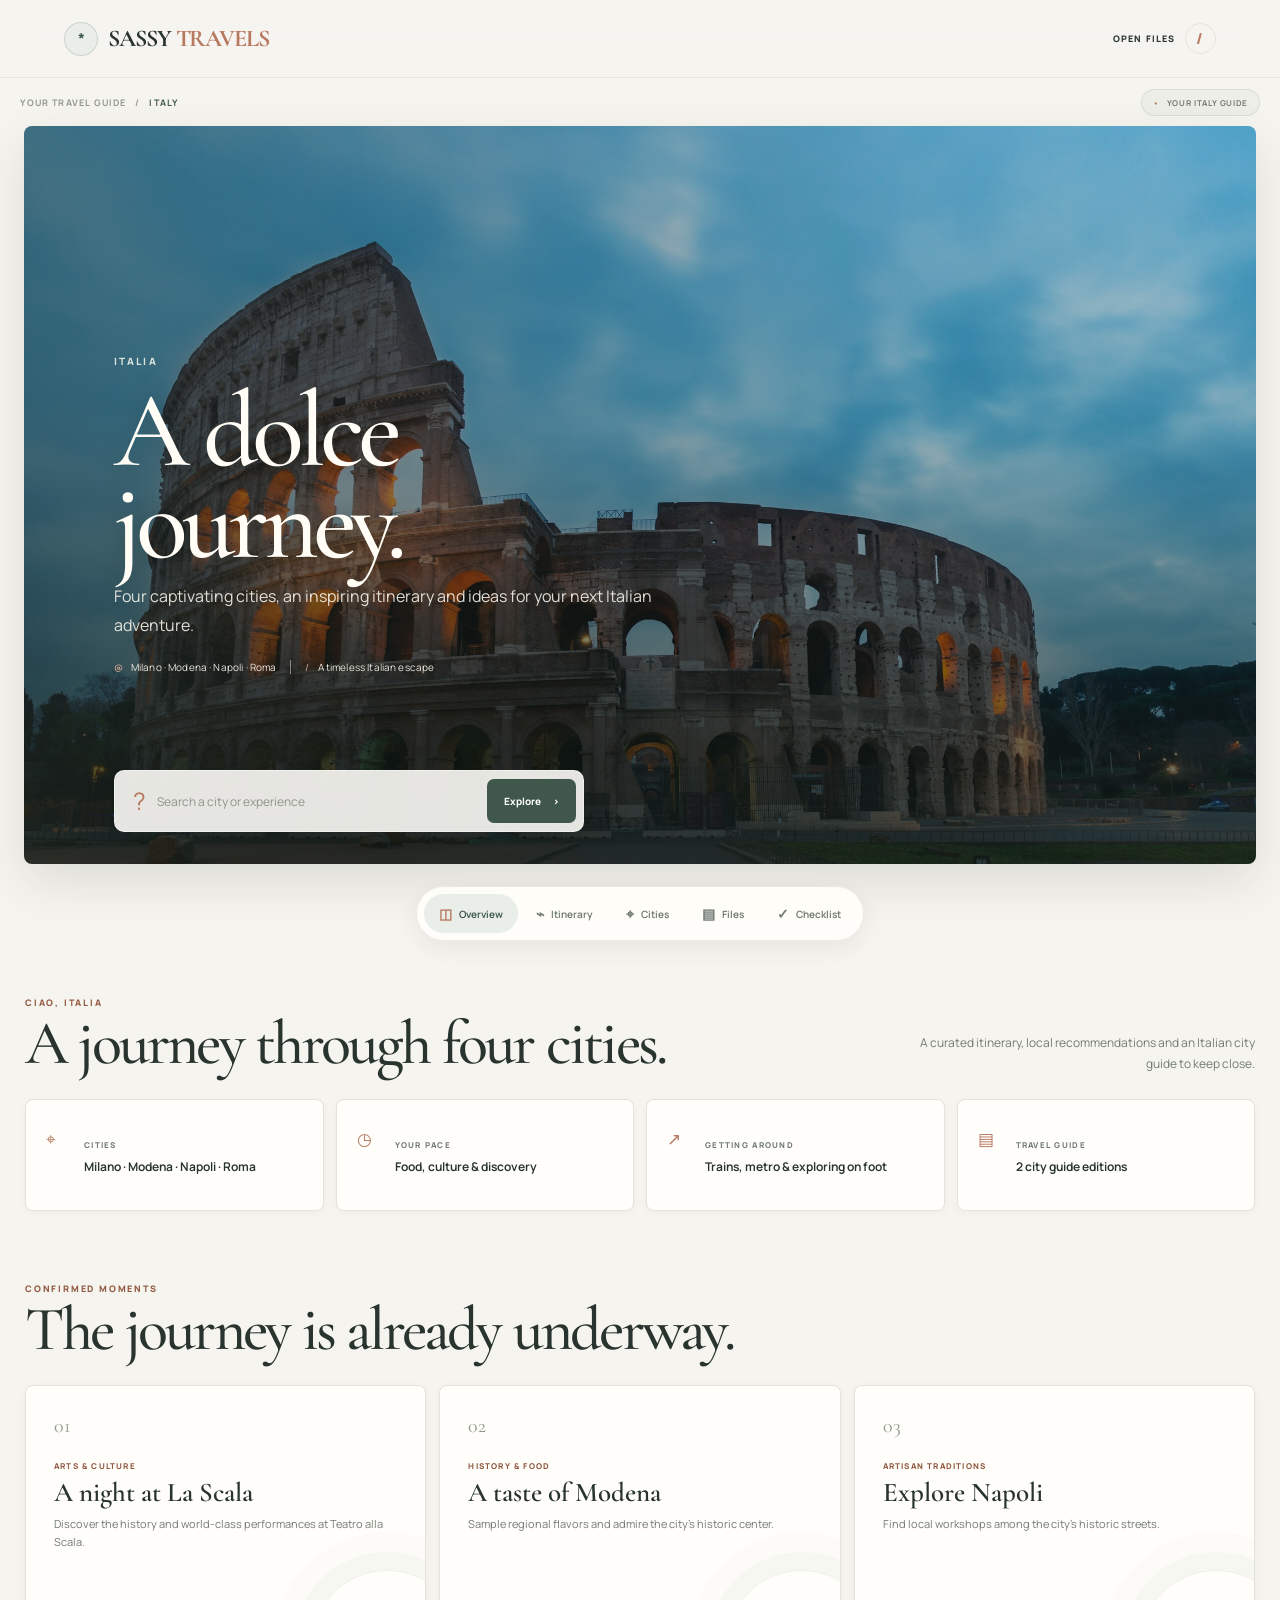
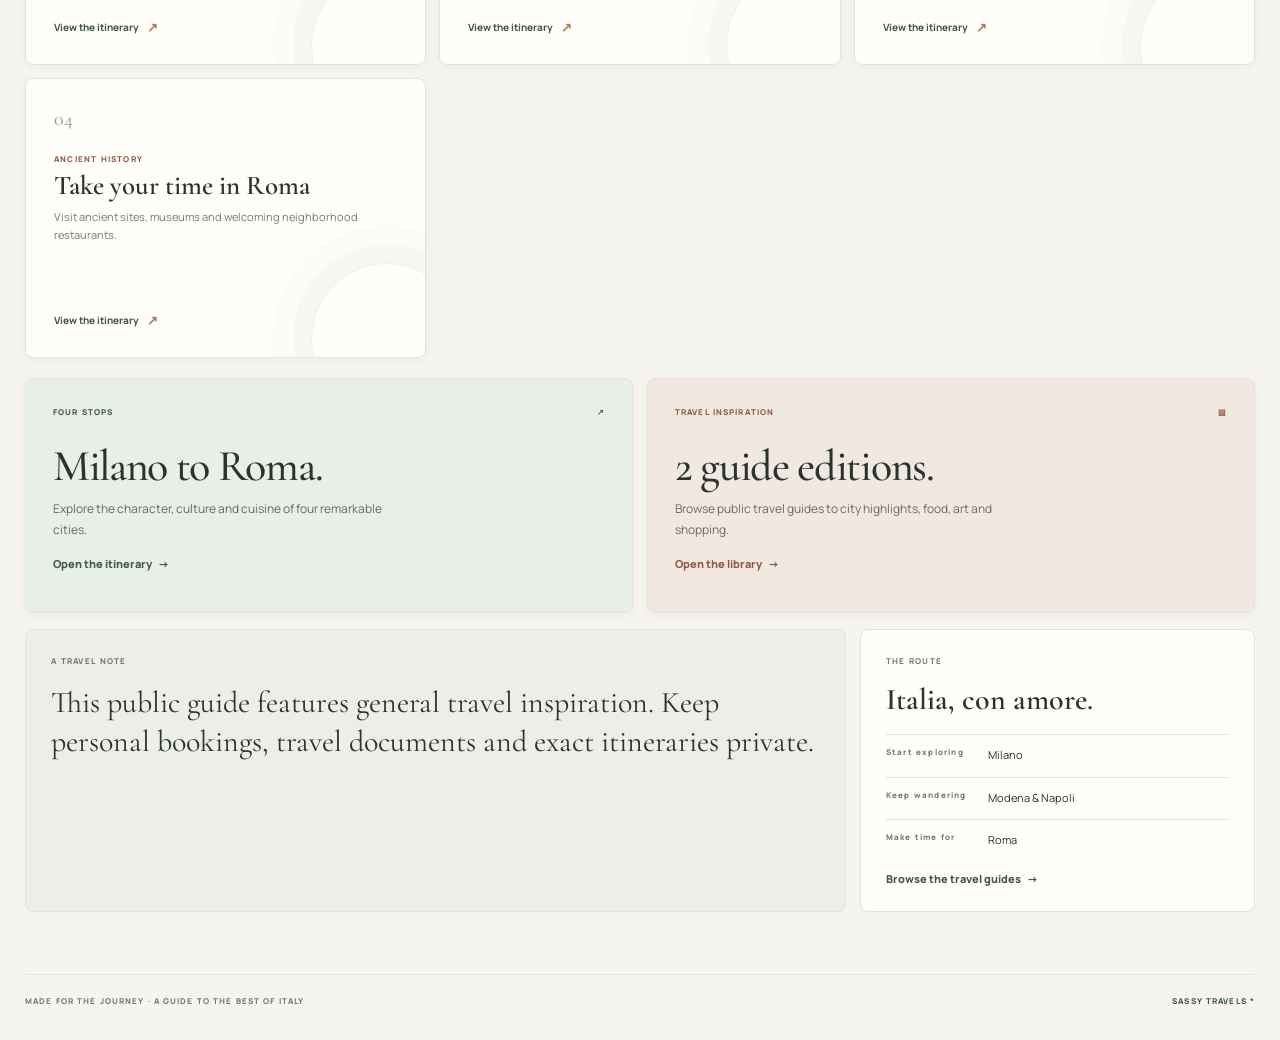
==== index.html @ 87724a8b "Publish shareable Italy travel guide Add a responsive public guide with a general city itinerary, cu" ====
<!doctype html>
<html lang="en">
  <head>
    <meta charset="utf-8">
    <meta name="viewport" content="width=device-width, initial-scale=1">
    <meta name="theme-color" content="#f6f4ef">
    <meta name="description" content="Your personal Italy travel guide to Milano, Modena, Napoli and Roma.">
    <title>Sassy Travels - Italy</title>
    <link rel="preconnect" href="https://fonts.googleapis.com">
    <link rel="preconnect" href="https://fonts.gstatic.com" crossorigin>
    <link href="https://fonts.googleapis.com/css2?family=Cormorant+Garamond:wght@500;600;700&family=Manrope:wght@400;500;600;700;800&display=swap" rel="stylesheet">
    <link rel="stylesheet" href="assets/styles.css">
    <link rel="stylesheet" href="assets/sassy.css">
    <script src="data.js" defer></script>
    <script src="app.js" defer></script>
  </head>
  <body>
    <div class="app-shell">
      <header class="site-header">
        <a class="brand" href="#" aria-label="Sassy Travels home">
          <span class="brand-mark" aria-hidden="true">*</span>
          <span>SASSY <span class="brand-amp">TRAVELS</span></span>
        </a>
        <a class="header-cta" href="#page-content" data-section="files">
          <span>OPEN FILES</span><span aria-hidden="true">/</span>
        </a>
      </header>

      <main class="main-content">
        <header class="topbar">
          <div class="breadcrumb"><span>YOUR TRAVEL GUIDE</span><span aria-hidden="true">/</span><strong>ITALY</strong></div>
          <span class="private-badge"><span aria-hidden="true">•</span> YOUR ITALY GUIDE</span>
        </header>

        <section id="trip-hero" class="trip-hero" aria-labelledby="trip-title">
          <div class="hero-copy">
            <span class="eyebrow">ITALIA</span>
            <h1 id="trip-title">A dolce<br>journey.</h1>
            <p>Four captivating cities, an inspiring itinerary and ideas for your next Italian adventure.</p>
            <div class="hero-meta">
              <span><span aria-hidden="true">@</span> Milano · Modena · Napoli · Roma</span>
              <span class="meta-divider" aria-hidden="true"></span>
              <span><span aria-hidden="true">/</span> A timeless Italian escape</span>
            </div>
          </div>
          <div class="hero-search-wrap">
            <form id="guide-search" class="hero-search" role="search">
              <label class="search-field" for="guide-search-input">
                <span class="search-icon" aria-hidden="true">?</span>
                <input id="guide-search-input" type="search" autocomplete="off" placeholder="Search a city or experience" aria-label="Search your guide">
              </label>
              <button type="submit">Explore <span aria-hidden="true">></span></button>
            </form>
            <div id="search-results" class="search-results" aria-label="Search results" aria-live="polite" hidden></div>
          </div>
        </section>

        <nav id="section-nav" class="section-nav" aria-label="Trip sections"></nav>
        <section id="page-content" class="page-content" aria-live="polite"></section>
        <footer class="page-footer">
          <span>MADE FOR THE JOURNEY · A GUIDE TO THE BEST OF ITALY</span>
          <span>SASSY TRAVELS <span aria-hidden="true">*</span></span>
        </footer>
      </main>
    </div>
    <nav id="mobile-nav" class="mobile-nav" aria-label="Trip sections on mobile"></nav>
  </body>
</html>
---- assets/styles.css ----
:root {
  color-scheme: dark;
  --ink: #f4f4ee;
  --muted: #a8b8b8;
  --muted-soft: #778e91;
  --teal: #70c0c1;
  --teal-bright: #9cdddd;
  --teal-deep: #103b42;
  --terracotta: #dc8869;
  --terracotta-deep: #a95e49;
  --paper: #0a171b;
  --surface: #102328;
  --surface-raised: #152c31;
  --surface-soft: rgba(18, 44, 49, .76);
  --line: rgba(191, 222, 218, .13);
  --serif: "Cormorant Garamond", Georgia, serif;
  --sans: "Manrope", "DM Sans", Arial, sans-serif;
  --ease: cubic-bezier(.2, .7, .2, 1);
}

* { box-sizing: border-box; }
html { min-width: 320px; scroll-behavior: smooth; }
body {
  min-width: 320px;
  margin: 0;
  background:
    radial-gradient(ellipse at 88% 4%, rgba(30, 101, 106, .16), transparent 34rem),
    radial-gradient(ellipse at 8% 55%, rgba(18, 67, 73, .13), transparent 44rem),
    var(--paper);
  color: var(--ink);
  font-family: var(--sans);
  font-size: 14px;
  -webkit-font-smoothing: antialiased;
}

button, input { color: inherit; font: inherit; }
button { -webkit-tap-highlight-color: transparent; }
button:focus-visible, input:focus-visible {
  outline: 2px solid var(--terracotta);
  outline-offset: 4px;
}
a { color: inherit; }
.app-shell { min-height: 100vh; }
.sidebar { display: none; }

.main-content {
  width: 100%;
  min-width: 0;
  padding: 0 18px 105px;
}

.topbar {
  display: flex;
  height: 62px;
  justify-content: space-between;
  align-items: center;
  border-bottom: 1px solid var(--line);
}

.breadcrumb {
  display: flex;
  gap: 9px;
  align-items: center;
  color: var(--muted-soft);
  font-size: 9px;
  font-weight: 700;
  letter-spacing: .16em;
}

.breadcrumb strong { color: var(--teal-bright); }
.private-badge {
  padding: 8px 10px;
  border: 1px solid var(--line);
  border-radius: 999px;
  background: rgba(18, 44, 49, .5);
  color: #ccdfdc;
  font-size: 8px;
  font-weight: 700;
  letter-spacing: .1em;
  white-space: nowrap;
}

.private-badge span { color: var(--terracotta); font-size: 8px; margin-right: 4px; }
.mobile-destination-nav { display: flex; gap: 8px; padding: 12px 0 0; }
.mobile-destination-nav .destination-link {
  flex: 1;
  justify-content: center;
  gap: 7px;
  padding: 7px 8px;
  border: 1px solid var(--line);
  background: rgba(16, 35, 40, .82);
}

.mobile-destination-nav .destination-link.is-active {
  border-color: rgba(112, 192, 193, .52);
  background: rgba(33, 91, 95, .42);
}

.mobile-destination-nav .destination-icon {
  width: 27px;
  height: 27px;
  background: rgba(112, 192, 193, .12);
  font-size: 15px;
}

.mobile-destination-nav .destination-name { flex: 0 1 auto; font-size: 10px; }
.mobile-destination-nav .destination-name small { font-size: 8px; }
.mobile-destination-nav .destination-arrow { display: none; }

.trip-hero {
  position: relative;
  display: flex;
  min-height: 390px;
  align-items: flex-end;
  overflow: hidden;
  isolation: isolate;
  margin: 17px 0 18px;
  border: 1px solid rgba(197, 226, 221, .16);
  border-radius: 20px;
  background-color: #123c43;
  background-image:
    linear-gradient(0deg, rgba(5, 16, 19, .89) 0%, rgba(5, 16, 19, .57) 39%, rgba(5, 16, 19, .06) 100%),
    linear-gradient(90deg, rgba(7, 24, 27, .58), rgba(7, 24, 27, .04) 80%),
    var(--hero-image);
  background-size: cover;
  background-position: var(--hero-position, center);
  box-shadow: 0 24px 80px rgba(0, 0, 0, .29);
}

.trip-hero::after {
  position: absolute;
  z-index: -1;
  inset: 0;
  background: linear-gradient(120deg, rgba(25, 104, 109, .2), transparent 48%, rgba(7, 20, 23, .16));
  content: "";
  pointer-events: none;
}

.hero-copy {
  position: relative;
  z-index: 1;
  width: min(100%, 760px);
  padding: 30px 21px 25px;
}

.eyebrow {
  display: inline-block;
  color: var(--terracotta);
  font-size: 9px;
  font-weight: 800;
  letter-spacing: .19em;
  line-height: 1.7;
}

.hero-copy .eyebrow { color: #b9e1dc; }
.hero-copy h1 {
  max-width: 680px;
  margin: 12px 0 9px;
  font-family: var(--serif);
  font-size: clamp(42px, 10vw, 76px);
  font-weight: 600;
  letter-spacing: -.045em;
  line-height: .91;
  text-wrap: balance;
  text-shadow: 0 3px 35px rgba(0, 0, 0, .36);
}

.hero-copy > p {
  max-width: 510px;
  margin: 0;
  color: rgba(247, 250, 246, .84);
  font-size: 12px;
  line-height: 1.8;
}

.hero-meta {
  display: flex;
  flex-wrap: wrap;
  gap: 11px;
  align-items: center;
  margin-top: 19px;
  color: rgba(247, 250, 246, .92);
  font-size: 10px;
}

.hero-meta > span:not(.meta-divider) { display: flex; gap: 7px; align-items: center; }
.meta-divider { width: 1px; height: 14px; background: rgba(255, 255, 255, .4); }
.hero-stamp { display: none; }
.section-nav { display: none; }

.mobile-nav {
  position: fixed;
  z-index: 5;
  right: 0;
  bottom: 0;
  left: 0;
  display: flex;
  justify-content: space-around;
  gap: 2px;
  padding: 9px 5px calc(9px + env(safe-area-inset-bottom));
  border-top: 1px solid rgba(183, 219, 215, .16);
  background: rgba(8, 22, 26, .91);
  box-shadow: 0 -12px 36px rgba(0, 0, 0, .27);
  backdrop-filter: blur(18px);
}

.section-link {
  display: flex;
  min-width: 0;
  flex: 1;
  flex-direction: column;
  align-items: center;
  justify-content: center;
  gap: 4px;
  padding: 6px 1px;
  border: 0;
  border-radius: 9px;
  background: transparent;
  color: #819597;
  font-size: 8px;
  font-weight: 650;
  white-space: nowrap;
  cursor: pointer;
  transition: color .2s var(--ease), background .2s var(--ease), transform .2s var(--ease);
}

.section-icon { font-size: 17px; line-height: 1; }
.section-link.is-active { color: #e3f6f2; background: rgba(65, 143, 146, .13); }
.section-link.is-active .section-icon { color: var(--terracotta); }
.section-link:active { transform: scale(.96); }
.page-content { min-height: 310px; }

.section-heading {
  display: flex;
  flex-direction: column;
  gap: 7px;
  margin: 29px 0 18px;
}

.section-heading h2 {
  margin: 4px 0 0;
  font-family: var(--serif);
  font-size: clamp(30px, 7vw, 43px);
  font-weight: 600;
  letter-spacing: -.035em;
  line-height: 1;
  text-wrap: balance;
}

.heading-aside {
  margin: 0;
  color: var(--muted);
  font-size: 11px;
  line-height: 1.7;
}

.overview-grid { display: grid; grid-template-columns: 1fr; gap: 9px; }
.overview-card {
  position: relative;
  display: flex;
  min-height: 82px;
  flex-direction: column;
  justify-content: center;
  padding: 15px 16px 14px 53px;
  border: 1px solid var(--line);
  border-radius: 13px;
  background: linear-gradient(135deg, rgba(22, 48, 52, .96), rgba(14, 34, 38, .87));
  box-shadow: inset 0 1px rgba(255, 255, 255, .025), 0 12px 32px rgba(0, 0, 0, .1);
}

.overview-icon { position: absolute; top: 20px; left: 17px; color: var(--terracotta); font-size: 17px; }
.card-label { display: block; color: #9aafb0; font-size: 8px; font-weight: 800; letter-spacing: .14em; }
.overview-card strong { margin-top: 6px; color: #eef4ef; font-size: 12px; font-weight: 650; }
.feature-grid { display: grid; gap: 11px; margin-top: 12px; }
.feature-card { min-height: 207px; padding: 20px; border: 1px solid rgba(184, 221, 217, .13); border-radius: 15px; }
.feature-itinerary { background: linear-gradient(140deg, #16444a, #102d33 85%); }
.feature-budget { background: linear-gradient(140deg, #51372f, #2e2524 90%); }
.feature-topline { display: flex; justify-content: space-between; color: #a4c9c5; font-size: 8px; font-weight: 800; letter-spacing: .14em; }
.feature-budget .feature-topline { color: #e1ae91; }
.feature-card h3 { margin: 22px 0 9px; font-family: var(--serif); font-size: clamp(28px, 7vw, 38px); font-weight: 600; line-height: .99; }
.feature-card p { max-width: 340px; margin: 0; color: #b5c5c2; font-size: 11px; line-height: 1.75; }
.feature-budget p { color: #d0bbb0; }
.text-link {
  margin: 16px 0 0;
  padding: 0;
  border: 0;
  background: transparent;
  color: #a6dfda;
  font-size: 11px;
  font-weight: 800;
  cursor: pointer;
  transition: color .2s var(--ease), transform .2s var(--ease);
}

.feature-budget .text-link { color: #efaa87; }
.text-link span { margin-left: 4px; }
.text-link:hover { color: #fff; transform: translateX(3px); }
.tip-banner {
  display: flex;
  gap: 13px;
  align-items: flex-start;
  margin-top: 12px;
  padding: 17px;
  border: 1px solid var(--line);
  border-radius: 13px;
  background: rgba(18, 40, 44, .72);
}

.tip-spark { flex: 0 0 auto; color: var(--terracotta); font-size: 20px; }
.tip-banner p { margin: 8px 0 0; color: #b4c4c0; font-size: 11px; line-height: 1.8; }

.timeline { position: relative; margin: 26px 0 10px; }
.timeline::before {
  position: absolute;
  top: 10px;
  bottom: 28px;
  left: 20px;
  width: 1px;
  background: linear-gradient(var(--teal), rgba(112, 192, 193, .08));
  content: "";
}

.timeline-day { position: relative; display: grid; grid-template-columns: 42px minmax(0, 1fr); gap: 10px; margin: 0 0 13px; }
.day-marker {
  position: relative;
  z-index: 1;
  display: flex;
  width: 41px;
  height: 41px;
  flex-direction: column;
  align-items: center;
  justify-content: center;
  border: 1px solid rgba(112, 192, 193, .4);
  border-radius: 50%;
  background: #10272c;
  color: #a6e0dc;
  box-shadow: 0 0 0 5px var(--paper);
}

.day-marker span { font-size: 7px; font-weight: 800; letter-spacing: .12em; }
.day-marker strong { margin-top: 1px; font-family: var(--serif); font-size: 17px; font-weight: 600; line-height: 1; }
.day-content { min-width: 0; padding: 14px 13px 9px; border: 1px solid var(--line); border-radius: 13px; background: linear-gradient(145deg, rgba(20, 44, 49, .96), rgba(13, 31, 35, .94)); }
.day-heading { display: flex; justify-content: space-between; gap: 8px; padding-bottom: 11px; border-bottom: 1px solid rgba(190, 220, 215, .1); }
.day-route { margin: 9px 0 0; color: var(--teal-deep); font-size: 10px; font-weight: 700; }
.day-route a { color: inherit; text-underline-offset: 2px; }
.day-heading h3 { margin: 0; font-family: var(--serif); font-size: 19px; font-weight: 600; line-height: 1.04; }
.day-date { display: block; margin-top: 6px; color: #e19a78; font-size: 9px; font-weight: 750; }
.day-place { display: inline-block; margin-top: 5px; color: #91a9aa; font-size: 9px; }
.day-stay { display: inline-block; margin: 8px 0 4px; padding: 6px 9px; border: 1px solid rgba(112, 192, 193, .18); border-radius: 999px; background: rgba(54, 119, 120, .16); color: #a8d9d4; font-size: 9px; font-weight: 700; }
.day-chevron { color: var(--terracotta); }
.day-moments { display: grid; grid-template-columns: 1fr; gap: 4px; padding-top: 9px; }
.moment { display: grid; grid-template-columns: 10px 1fr; gap: 8px; padding: 5px 0; }
.moment-dot { width: 6px; height: 6px; margin-top: 4px; border: 1px solid #75b9b8; border-radius: 50%; }
.moment-label { color: #9ed4d0; font-size: 8px; font-weight: 800; letter-spacing: .1em; }
.moment p { margin: 3px 0 0; color: #b2c1be; font-size: 10px; line-height: 1.7; }
.moment-list { display: grid; gap: 5px; margin: 4px 0 0; padding-left: 15px; color: #b2c1be; font-size: 10px; line-height: 1.65; }
.disclaimer { margin: 15px 0 0; color: var(--muted-soft); font-size: 10px; line-height: 1.7; }

.bucket-grid { display: grid; grid-template-columns: 1fr; gap: 10px; }
.bucket-card {
  position: relative;
  display: flex;
  min-height: 137px;
  flex-direction: column;
  align-items: flex-start;
  padding: 17px 15px 15px 48px;
  border: 1px solid var(--line);
  border-radius: 13px;
  background: linear-gradient(145deg, rgba(20, 45, 49, .96), rgba(13, 31, 35, .94));
  cursor: pointer;
  transition: border-color .2s var(--ease), background .2s var(--ease), transform .2s var(--ease), box-shadow .2s var(--ease);
}

.bucket-card:hover { transform: translateY(-2px); border-color: rgba(112, 192, 193, .36); box-shadow: 0 12px 28px rgba(0, 0, 0, .14); }
.bucket-card.is-checked { border-color: rgba(112, 192, 193, .32); background: linear-gradient(145deg, rgba(23, 58, 60, .96), rgba(14, 39, 40, .94)); }
.bucket-check, .essential-item input { position: absolute; width: 1px; height: 1px; opacity: 0; }
.bucket-check:focus-visible + .check-visual, .essential-item input:focus-visible + .check-visual { outline: 2px solid var(--terracotta); outline-offset: 4px; }
.check-visual { position: absolute; top: 17px; left: 15px; display: grid; width: 20px; height: 20px; place-items: center; border: 1px solid rgba(169, 198, 195, .32); border-radius: 50%; color: transparent; font-size: 11px; transition: background .2s, border-color .2s, color .2s; }
.bucket-check:checked + .check-visual, .essential-item input:checked + .check-visual { border-color: var(--teal); background: var(--teal); color: #092024; }
.bucket-tag { margin-bottom: 9px; color: var(--terracotta); font-size: 8px; font-weight: 800; letter-spacing: .15em; }
.bucket-card strong { font-family: var(--serif); font-size: 19px; font-weight: 600; }
.bucket-detail { margin-top: 6px; color: #a9b9b7; font-size: 10px; line-height: 1.65; }
.estimate-badge { align-self: flex-start; padding: 7px 9px; border: 1px solid rgba(220, 136, 105, .27); border-radius: 999px; background: rgba(169, 94, 73, .15); color: #e8a689; font-size: 8px; font-weight: 800; letter-spacing: .1em; }

.budget-total {
  display: flex;
  justify-content: space-between;
  align-items: center;
  padding: 21px;
  border: 1px solid rgba(143, 205, 201, .24);
  border-radius: 15px;
  background:
    radial-gradient(circle at 91% 5%, rgba(129, 207, 200, .18), transparent 43%),
    linear-gradient(120deg, #123d43, #17545a);
  color: white;
  box-shadow: 0 16px 36px rgba(2, 21, 24, .22);
}

.budget-total .card-label { color: #b8dcda; }
.budget-total strong { display: block; margin-top: 8px; font-family: var(--serif); font-size: clamp(30px, 8vw, 43px); font-weight: 600; letter-spacing: -.04em; }
.total-note { display: block; margin-top: 5px; color: #c6dedb; font-size: 10px; }
.budget-coin { display: grid; width: 50px; height: 50px; flex: 0 0 auto; place-items: center; border: 1px solid rgba(255,255,255,.32); border-radius: 50%; color: #f0b091; font-family: var(--serif); font-size: 24px; }
.budget-list { margin-top: 10px; padding: 4px 15px; border: 1px solid var(--line); border-radius: 13px; background: rgba(16, 37, 41, .9); }
.budget-row { padding: 14px 0; border-bottom: 1px solid rgba(190, 220, 215, .1); }
.budget-row:last-child { border-bottom: 0; }
.budget-row-heading { display: flex; justify-content: space-between; gap: 12px; }
.budget-row-heading div { display: flex; flex-direction: column; gap: 4px; }
.budget-row-heading strong { font-size: 11px; font-weight: 700; }
.budget-row-heading span { color: #91a8a9; font-size: 9px; }
.budget-row-heading > strong { white-space: nowrap; color: #d8ece9; }
.budget-track { height: 4px; margin-top: 10px; overflow: hidden; border-radius: 4px; background: rgba(156, 198, 194, .12); }
.budget-track span { display: block; height: 100%; border-radius: inherit; background: linear-gradient(90deg, var(--teal), var(--terracotta)); }

.essentials-layout { display: grid; gap: 12px; }
.essentials-list { overflow: hidden; border: 1px solid var(--line); border-radius: 13px; background: rgba(16, 37, 41, .9); }
.essential-item { position: relative; display: flex; min-height: 67px; gap: 12px; align-items: flex-start; padding: 15px 13px 13px 45px; border-bottom: 1px solid rgba(190, 220, 215, .1); cursor: pointer; transition: background .18s; }
.essential-item:hover { background: rgba(47, 96, 98, .12); }
.essential-item:last-child { border-bottom: 0; }
.essential-item .check-visual { top: 16px; left: 14px; }
.essential-item strong { display: block; font-size: 11px; font-weight: 700; }
.essential-item small { display: block; margin-top: 4px; color: #9fb2b1; font-size: 9px; line-height: 1.65; }
.essential-item.is-checked strong { color: #91aaa8; text-decoration: line-through; }
.culture-card { padding: 20px; border: 1px solid rgba(220, 136, 105, .19); border-radius: 14px; background: linear-gradient(145deg, rgba(79, 51, 43, .55), rgba(42, 35, 33, .75)); }
.culture-icon { display: block; margin-bottom: 15px; color: var(--terracotta); font-size: 21px; }
.culture-card .card-label { color: #e5ad91; }
.culture-card p { margin: 10px 0 0; color: #d2bfB4; font-family: var(--serif); font-size: 18px; line-height: 1.55; }

.page-footer {
  display: flex;
  justify-content: space-between;
  gap: 10px;
  margin-top: 32px;
  padding-top: 14px;
  border-top: 1px solid var(--line);
  color: #718588;
  font-size: 7px;
  font-weight: 800;
  letter-spacing: .12em;
}

.page-footer span:last-child { color: #afd7d2; white-space: nowrap; }

@media (min-width: 600px) {
  .main-content { padding: 0 32px 44px; }
  .topbar { height: 70px; }
  .trip-hero { min-height: 440px; margin-top: 23px; }
  .hero-copy { width: calc(100% - 150px); padding: 44px 36px 38px; }
  .hero-copy h1 { font-size: clamp(58px, 7vw, 82px); }
  .hero-copy > p { font-size: 13px; }
  .hero-stamp {
    position: absolute;
    right: 28px;
    bottom: 25px;
    display: flex;
    width: 112px;
    height: 112px;
    flex-direction: column;
    align-items: center;
    justify-content: center;
    border: 1px solid rgba(241, 249, 244, .56);
    border-radius: 50%;
    background: rgba(11, 39, 43, .3);
    color: white;
    transform: rotate(7deg);
    backdrop-filter: blur(8px);
  }
  .hero-stamp span { font-size: 7px; font-weight: 800; letter-spacing: .17em; }
  .hero-stamp strong { margin-top: 5px; font-family: var(--serif); font-size: 19px; font-weight: 600; line-height: 1; text-align: center; }
  .hero-stamp i { position: absolute; top: 13px; right: 15px; color: var(--terracotta); font-size: 12px; font-style: normal; }
  .section-nav { display: flex; gap: 6px; overflow-x: auto; border-bottom: 1px solid var(--line); scrollbar-width: thin; }
  .section-nav .section-link { flex: 0 0 auto; flex-direction: row; gap: 8px; padding: 13px 13px 12px; border-radius: 10px 10px 0 0; font-size: 10px; }
  .section-nav .section-icon { font-size: 14px; }
  .section-nav .section-link.is-active { border-bottom: 2px solid var(--terracotta); }
  .mobile-nav { display: none; }
  .section-heading { flex-direction: row; justify-content: space-between; align-items: flex-end; margin: 38px 0 20px; }
  .section-heading h2 { font-size: 39px; }
  .heading-aside { max-width: 260px; text-align: right; }
  .overview-grid { grid-template-columns: repeat(3, minmax(0, 1fr)); gap: 11px; }
  .overview-grid--4 { grid-template-columns: repeat(2, minmax(0, 1fr)); }
  .overview-card { padding-left: 45px; }
  .overview-icon { left: 13px; }
  .feature-grid { grid-template-columns: 1fr 1fr; gap: 13px; margin-top: 14px; }
  .feature-card { min-height: 230px; padding: 24px; }
  .tip-banner { padding: 21px 23px; }
  .bucket-grid { grid-template-columns: repeat(2, minmax(0, 1fr)); }
  .day-content { padding: 17px 19px 12px; }
  .moment p, .moment-list { font-size: 11px; }
  .budget-total { padding: 25px 29px; }
  .budget-list { padding-right: 23px; padding-left: 23px; }
  .essentials-layout { grid-template-columns: 1.25fr .75fr; }
  .culture-card { padding: 25px; }
}

@media (max-width: 767px) {
  .hero-copy { width: 100%; }
  .hero-stamp { display: none; }
}

@media (min-width: 1024px) {
  .app-shell {
    display: grid;
    grid-template-columns: 248px minmax(0, 1fr);
    max-width: 1680px;
    min-height: 100vh;
    margin: 0 auto;
  }

  .sidebar {
    position: sticky;
    top: 0;
    display: flex;
    height: 100vh;
    flex-direction: column;
    padding: 30px 20px 22px;
    border-right: 1px solid var(--line);
    background: linear-gradient(180deg, rgba(14, 34, 38, .98), rgba(8, 22, 25, .98));
  }

  .mobile-destination-nav { display: none; }
  .brand { display: flex; gap: 10px; align-items: center; color: #eaf2ed; font-family: var(--serif); font-size: 21px; font-weight: 700; text-decoration: none; letter-spacing: -.035em; }
  .brand-mark { display: grid; width: 31px; height: 31px; place-items: center; border: 1px solid rgba(112, 192, 193, .32); border-radius: 50%; background: rgba(49, 109, 111, .22); color: var(--teal-bright); font-family: var(--sans); font-size: 17px; }
  .brand-amp { color: var(--terracotta); }
  .nav-label { margin: 56px 0 12px 9px; color: #6f888a; font-size: 8px; font-weight: 800; letter-spacing: .17em; }
  .destination-nav { display: grid; gap: 7px; }
  .destination-link { display: flex; width: 100%; align-items: center; gap: 11px; padding: 10px 9px; border: 1px solid transparent; border-radius: 11px; background: transparent; color: #d7e4df; text-align: left; cursor: pointer; transition: background .2s var(--ease), border-color .2s var(--ease), transform .2s var(--ease); }
  .destination-link:hover { transform: translateX(2px); background: rgba(84, 149, 150, .1); }
  .destination-link.is-active { border-color: rgba(112, 192, 193, .16); background: rgba(49, 109, 111, .2); }
  .destination-icon { display: grid; width: 35px; height: 35px; flex: 0 0 auto; place-items: center; border: 1px solid rgba(192, 225, 218, .12); border-radius: 50%; background: rgba(232, 246, 239, .045); color: var(--teal-bright); font-size: 17px; }
  .destination-name { display: flex; flex: 1; flex-direction: column; gap: 3px; font-size: 11px; font-weight: 750; }
  .destination-name small { color: #81999a; font-size: 9px; font-weight: 500; }
  .destination-arrow { color: var(--terracotta); font-size: 13px; opacity: 0; transition: opacity .2s; }
  .destination-link.is-active .destination-arrow { opacity: 1; }
  .sidebar-note { margin-top: auto; padding: 16px 14px; border: 1px solid var(--line); border-radius: 13px; background: rgba(255, 255, 255, .025); }
  .note-icon { color: var(--terracotta); font-size: 18px; }
  .sidebar-note p { margin: 7px 0 12px; color: #b6c6c1; font-family: var(--serif); font-size: 16px; line-height: 1.42; }
  .note-credit { color: #71888a; font-size: 7px; font-weight: 800; letter-spacing: .13em; }
  .sidebar-footer { margin-top: 16px; color: #71888a; font-size: 7px; font-weight: 800; letter-spacing: .12em; }
  .sidebar-footer span { color: var(--terracotta); }
  .main-content { max-width: 1390px; padding: 0 42px 34px; }
  .topbar { height: 76px; }
  .trip-hero { min-height: 490px; margin: 30px 0 20px; border-radius: 22px; }
  .hero-copy { padding: 48px 48px 42px; }
  .hero-copy h1 { max-width: 760px; font-size: clamp(68px, 6vw, 92px); }
  .hero-copy > p { font-size: 14px; }
  .hero-stamp { right: 37px; bottom: 35px; width: 126px; height: 126px; }
  .hero-stamp strong { font-size: 21px; }
  .section-nav .section-link { padding: 15px 17px 13px; font-size: 11px; }
  .section-heading { margin-top: 42px; }
  .section-heading h2 { font-size: 44px; }
  .heading-aside { max-width: 310px; font-size: 12px; }
  .overview-grid--4 { grid-template-columns: repeat(4, minmax(0, 1fr)); }
  .overview-card { min-height: 93px; padding-left: 49px; }
  .overview-icon { top: 22px; left: 16px; }
  .overview-card strong { font-size: 13px; }
  .feature-card { min-height: 250px; padding: 27px; }
  .feature-card h3 { margin-top: 28px; font-size: 41px; }
  .feature-card p { font-size: 12px; }
  .timeline { margin-top: 31px; }
  .timeline-day { grid-template-columns: 52px minmax(0, 1fr); gap: 17px; margin-bottom: 16px; }
  .timeline::before { left: 24px; }
  .day-marker { width: 49px; height: 49px; }
  .day-content { padding: 20px 24px 14px; }
  .day-heading h3 { font-size: 23px; }
  .day-moments { gap: 8px; padding-top: 14px; }
  .moment { align-content: start; }
  .moment p, .moment-list { font-size: 12px; }
  .bucket-grid { grid-template-columns: repeat(3, minmax(0, 1fr)); gap: 13px; }
  .bucket-card { min-height: 158px; padding: 19px 16px 16px 48px; }
  .budget-total { padding: 30px 34px; }
  .budget-total strong { font-size: 49px; }
  .budget-row { padding: 17px 0; }
  .budget-row-heading strong { font-size: 12px; }
  .budget-row-heading span { font-size: 10px; }
  .essential-item { padding-top: 17px; padding-bottom: 15px; }
  .essential-item strong { font-size: 12px; }
  .essential-item small { font-size: 10px; }
  .culture-card p { font-size: 20px; }
  .page-footer { margin-top: 40px; }
}

@media (min-width: 1440px) {
  .app-shell { grid-template-columns: 268px minmax(0, 1fr); }
  .sidebar { padding-right: 23px; padding-left: 23px; }
  .main-content { padding-right: 56px; padding-left: 56px; }
  .trip-hero { min-height: 540px; }
  .hero-copy { padding: 54px 56px 48px; }
}

@media (max-width: 380px) {
  .main-content { padding-right: 13px; padding-left: 13px; }
  .mobile-destination-nav .destination-link { gap: 5px; padding-right: 5px; padding-left: 5px; }
  .mobile-destination-nav .destination-name { font-size: 9px; }
  .private-badge { padding: 7px 8px; font-size: 7px; }
  .section-link { font-size: 7px; }
  .hero-copy h1 { font-size: 39px; }
  .hero-meta { font-size: 9px; }
}

@media (prefers-reduced-motion: reduce) {
  *, *::before, *::after {
    scroll-behavior: auto !important;
    transition-duration: .01ms !important;
    animation-duration: .01ms !important;
    animation-iteration-count: 1 !important;
  }
}

/* Editorial travel guide */
:root {
  color-scheme: light;
  --ink: #29342f;
  --muted: #727b74;
  --muted-soft: #92988f;
  --teal: #708477;
  --teal-bright: #526b5d;
  --teal-deep: #40584b;
  --terracotta: #b6785f;
  --terracotta-deep: #915941;
  --paper: #f6f4ef;
  --surface: #fffefa;
  --surface-raised: #ffffff;
  --surface-soft: rgba(255, 254, 250, .9);
  --line: #e6e2d9;
  --ease: cubic-bezier(.2, .7, .2, 1);
}

html { min-width: 0; background: var(--paper); color-scheme: light; }
body {
  min-width: 0;
  background: var(--paper);
  color: var(--ink);
  font-size: 14px;
}

.app-shell {
  display: block;
  width: 100%;
  max-width: none;
  min-height: 100vh;
  margin: 0;
}

.site-header {
  position: sticky;
  z-index: 20;
  top: 0;
  display: flex;
  min-height: 78px;
  align-items: center;
  justify-content: space-between;
  gap: 20px;
  padding: 12px clamp(18px, 5vw, 76px);
  border-bottom: 1px solid rgba(52, 67, 58, .08);
  background: rgba(246, 244, 239, .88);
  backdrop-filter: blur(20px);
}

.brand {
  display: inline-flex;
  flex: 0 0 auto;
  align-items: center;
  gap: 10px;
  color: var(--ink);
  font-family: var(--serif);
  font-size: 24px;
  font-weight: 700;
  letter-spacing: -.045em;
  text-decoration: none;
}

.brand-mark {
  display: grid;
  width: 34px;
  height: 34px;
  place-items: center;
  border: 1px solid rgba(112, 132, 119, .25);
  border-radius: 50%;
  background: #e9eee8;
  color: var(--teal-deep);
  font-family: var(--sans);
  font-size: 15px;
}

.brand-amp { color: var(--terracotta); }
.destination-nav { display: flex; justify-content: center; gap: 8px; }

.destination-link {
  display: inline-flex;
  min-height: 43px;
  align-items: center;
  gap: 9px;
  padding: 5px 13px 5px 7px;
  border: 1px solid transparent;
  border-radius: 999px;
  background: transparent;
  color: var(--muted);
  text-align: left;
  cursor: pointer;
  transition: background .25s var(--ease), border-color .25s var(--ease), color .25s var(--ease), transform .25s var(--ease);
}

.destination-link:hover { transform: translateY(-1px); background: #fffefa; color: var(--ink); }
.destination-link.is-active { border-color: var(--line); background: #fffefa; color: var(--ink); box-shadow: 0 2px 8px rgba(42, 51, 45, .05); }
.destination-icon { display: grid; width: 29px; height: 29px; flex: 0 0 auto; place-items: center; border: 0; border-radius: 50%; background: #edf0eb; color: var(--teal-deep); font-size: 14px; }
.destination-name { display: flex; flex-direction: column; gap: 1px; font-size: 11px; font-weight: 750; }
.destination-name small { color: var(--muted-soft); font-size: 9px; font-weight: 500; }
.destination-arrow { display: none; }
.header-cta { display: inline-flex; flex: 0 0 auto; align-items: center; gap: 10px; color: var(--ink); font-size: 9px; font-weight: 800; letter-spacing: .12em; text-decoration: none; }
.header-cta span:last-child { display: grid; width: 31px; height: 31px; place-items: center; border: 1px solid var(--line); border-radius: 50%; color: var(--terracotta); font-size: 15px; transition: transform .25s var(--ease); }
.header-cta:hover span:last-child { transform: translate(2px, 2px); }
.mobile-destination-nav { display: none; }

.main-content { width: 100%; max-width: none; min-width: 0; padding: 0 0 34px; }
.topbar { width: min(calc(100% - 40px), 1390px); height: 48px; margin: 0 auto; border: 0; }
.breadcrumb { color: var(--muted-soft); font-size: 9px; letter-spacing: .12em; }
.breadcrumb strong { color: var(--teal-deep); }
.private-badge { padding: 7px 11px; border-color: rgba(112, 132, 119, .16); background: #eeeee8; color: var(--muted); font-size: 8px; letter-spacing: .08em; }
.private-badge span { color: var(--terracotta); }

.trip-hero {
  min-height: clamp(590px, 82svh, 850px);
  align-items: flex-end;
  margin: 0 16px;
  border: 0;
  border-radius: 8px;
  background-color: #5a665c;
  background-image:
    linear-gradient(90deg, rgba(17, 26, 21, .5) 0%, rgba(17, 26, 21, .16) 72%, rgba(17, 26, 21, .08) 100%),
    linear-gradient(0deg, rgba(17, 26, 21, .68) 0%, rgba(17, 26, 21, .12) 59%, rgba(17, 26, 21, .04) 100%),
    var(--hero-image);
  box-shadow: 0 18px 50px rgba(45, 48, 39, .12);
}

.trip-hero::after { background: linear-gradient(130deg, rgba(255, 244, 226, .08), transparent 54%, rgba(40, 48, 40, .1)); }
.trip-hero::after { border-radius: inherit; }
.trip-hero.search-open { z-index: 11; overflow: visible; }
.hero-copy { width: min(100%, 1050px); padding: 56px clamp(24px, 7vw, 104px) 190px; color: #fffdf5; }
.hero-copy .eyebrow { color: rgba(255, 252, 242, .82); font-size: 10px; letter-spacing: .22em; }
.hero-copy h1 { max-width: 900px; margin: 15px 0 13px; color: #fffdf5; font-size: clamp(58px, 8.4vw, 116px); font-weight: 500; letter-spacing: -.055em; line-height: .86; text-shadow: 0 2px 25px rgba(17, 26, 21, .25); }
.hero-copy > p { max-width: 570px; color: rgba(255, 252, 242, .86); font-size: clamp(13px, 1.3vw, 16px); line-height: 1.8; }
.hero-meta { gap: 14px; margin-top: 20px; color: rgba(255, 252, 242, .9); font-size: 10px; letter-spacing: .015em; }
.hero-meta > span:not(.meta-divider) { gap: 8px; }
.hero-meta > span:not(.meta-divider) > span:first-child { color: #e4b19a; }
.meta-divider { background: rgba(255, 252, 242, .45); }
.hero-stamp { display: none !important; }

.hero-search-wrap {
  position: absolute;
  z-index: 3;
  bottom: 32px;
  left: clamp(24px, 7vw, 104px);
  width: min(470px, calc(100% - 48px));
}

.hero-search {
  display: flex;
  min-height: 62px;
  align-items: center;
  gap: 8px;
  padding: 7px;
  border: 1px solid rgba(255, 255, 255, .45);
  border-radius: 10px;
  background: rgba(255, 254, 250, .89);
  box-shadow: 0 12px 38px rgba(14, 20, 16, .18);
  backdrop-filter: blur(18px);
}

.search-field { display: flex; min-width: 0; flex: 1; align-items: center; gap: 11px; padding: 0 11px; color: var(--muted); }
.search-icon { color: var(--terracotta); font-size: 24px; line-height: 1; }
.search-field input { width: 100%; min-width: 0; padding: 10px 0; border: 0; outline: 0; background: transparent; color: var(--ink); font-size: 12px; }
.search-field input::placeholder { color: #90948c; opacity: 1; }
.hero-search button { display: inline-flex; min-height: 44px; flex: 0 0 auto; align-items: center; gap: 12px; padding: 0 17px; border: 0; border-radius: 7px; background: var(--teal-deep); color: white; font-size: 10px; font-weight: 750; cursor: pointer; transition: background .25s var(--ease), transform .25s var(--ease); }
.hero-search button:hover { transform: translateY(-1px); background: #334c3e; }
.search-results { position: absolute; top: calc(100% + 9px); right: 0; left: 0; max-height: 330px; overflow: auto; padding: 6px; border: 1px solid rgba(255, 255, 255, .55); border-radius: 10px; background: rgba(255, 254, 250, .96); box-shadow: 0 15px 38px rgba(14, 20, 16, .2); backdrop-filter: blur(18px); }
.search-results[hidden] { display: none; }
.search-result { display: flex; width: 100%; justify-content: space-between; gap: 18px; padding: 12px; border: 0; border-radius: 6px; background: transparent; color: var(--ink); text-align: left; cursor: pointer; }
.search-result:hover, .search-result:focus-visible { background: #f0eee7; }
.search-result > span:first-child { display: grid; gap: 4px; }
.search-result strong { font-size: 12px; font-weight: 700; }
.search-result small { color: var(--muted); font-size: 10px; }
.search-result > span:last-child { align-self: center; color: var(--terracotta); }
.search-empty { margin: 0; padding: 12px; color: var(--muted); font-size: 12px; }

.section-nav {
  position: sticky;
  z-index: 10;
  top: 88px;
  display: flex;
  width: max-content;
  max-width: calc(100% - 32px);
  justify-content: center;
  gap: 3px;
  overflow-x: auto;
  margin: 22px auto 0;
  padding: 7px;
  border: 1px solid rgba(58, 73, 62, .1);
  border-radius: 999px;
  background: rgba(255, 254, 250, .9);
  box-shadow: 0 7px 24px rgba(39, 45, 38, .07);
  backdrop-filter: blur(18px);
  scrollbar-width: none;
}

.section-nav::-webkit-scrollbar { display: none; }
.section-nav .section-link, .section-nav .section-link.is-active {
  display: inline-flex;
  min-height: 39px;
  flex: 0 0 auto;
  flex-direction: row;
  justify-content: center;
  gap: 7px;
  padding: 0 15px;
  border: 0;
  border-radius: 999px;
  background: transparent;
  color: var(--muted);
  font-size: 10px;
}

.section-nav .section-link:hover { background: #f1efe9; color: var(--ink); }
.section-nav .section-link.is-active { background: #e9eee8; color: var(--teal-deep); }
.section-nav .section-link.is-active .section-icon { color: var(--terracotta); }
.section-nav .section-icon { font-size: 14px; }
.mobile-nav { display: none; }
.page-content { width: min(calc(100% - 40px), 1230px); min-height: 310px; margin: 0 auto; }
.section-heading { scroll-margin-top: 145px; }

.eyebrow { color: var(--terracotta-deep); font-size: 9px; letter-spacing: .2em; }
.section-heading { gap: 14px; margin: 50px 0 24px; }
.section-heading h2 { max-width: 740px; color: var(--ink); font-size: clamp(36px, 5.2vw, 62px); font-weight: 500; letter-spacing: -.045em; line-height: .98; }
.heading-aside { max-width: 340px; color: var(--muted); font-size: 12px; line-height: 1.8; }

.overview-grid { grid-template-columns: repeat(2, minmax(0, 1fr)); gap: 12px; }
.overview-card {
  min-height: 112px;
  padding: 23px 18px 19px 58px;
  border: 1px solid var(--line);
  border-radius: 8px;
  background: var(--surface);
  box-shadow: 0 2px 9px rgba(40, 46, 39, .035);
  transition: transform .3s var(--ease), box-shadow .3s var(--ease);
}

.overview-card:hover { transform: translateY(-3px); box-shadow: 0 12px 28px rgba(40, 46, 39, .08); }
.overview-icon { top: 27px; left: 20px; color: var(--terracotta); font-size: 17px; }
.card-label { color: var(--muted); font-size: 8px; letter-spacing: .16em; }
.overview-card strong { margin-top: 8px; color: var(--ink); font-size: 12px; font-weight: 650; line-height: 1.5; }

.highlights-section .section-heading { margin-top: 66px; }
.highlights-grid { display: grid; grid-template-columns: 1fr; gap: 13px; }
.highlight-card {
  position: relative;
  display: flex;
  min-height: 240px;
  flex-direction: column;
  align-items: flex-start;
  padding: 25px 24px 21px;
  overflow: hidden;
  border: 1px solid var(--line);
  border-radius: 8px;
  background: var(--surface);
  color: var(--ink);
  text-align: left;
  cursor: pointer;
  box-shadow: 0 2px 10px rgba(40, 46, 39, .04);
  transition: transform .3s var(--ease), box-shadow .3s var(--ease), border-color .3s var(--ease);
}

.highlight-card--static { cursor: default; }
.highlight-card--static:hover { transform: none; border-color: var(--line); box-shadow: 0 2px 10px rgba(40, 46, 39, .04); }
.highlight-card::after { position: absolute; right: -38px; bottom: -58px; width: 150px; height: 150px; border: 1px solid rgba(112, 132, 119, .12); border-radius: 50%; content: ""; box-shadow: 0 0 0 18px rgba(112, 132, 119, .035), 0 0 0 38px rgba(112, 132, 119, .025); pointer-events: none; }
.highlight-card:hover { transform: translateY(-4px); border-color: rgba(112, 132, 119, .32); box-shadow: 0 15px 32px rgba(40, 46, 39, .09); }
.highlight-number { margin-bottom: 22px; color: var(--muted-soft); font-family: var(--serif); font-size: 20px; }
.highlight-card .bucket-tag { margin: 0 0 8px; color: var(--terracotta-deep); }
.highlight-card > strong { max-width: 280px; font-family: var(--serif); font-size: 27px; font-weight: 600; line-height: 1.02; }
.highlight-card .bucket-detail { max-width: 350px; margin-top: 8px; color: var(--muted); font-size: 11px; line-height: 1.7; }
.highlight-link { display: flex; gap: 8px; align-items: center; margin-top: auto; padding-top: 18px; color: var(--teal-deep); font-size: 10px; font-weight: 750; }
.highlight-link span { color: var(--terracotta); font-size: 13px; }

.feature-grid { gap: 14px; margin-top: 20px; }
.feature-card { min-height: 235px; padding: 27px; border: 1px solid var(--line); border-radius: 8px; box-shadow: 0 3px 12px rgba(40, 46, 39, .04); transition: transform .3s var(--ease), box-shadow .3s var(--ease); }
.feature-card:hover { transform: translateY(-3px); box-shadow: 0 12px 28px rgba(40, 46, 39, .08); }
.feature-itinerary { background: #e8eee8; }
.feature-budget { background: #f1e8e1; }
.feature-topline, .feature-budget .feature-topline { color: var(--teal-deep); }
.feature-budget .feature-topline { color: var(--terracotta-deep); }
.feature-card h3 { color: var(--ink); font-size: clamp(30px, 4vw, 44px); font-weight: 500; letter-spacing: -.03em; }
.feature-card p { color: #5f6d63; font-size: 12px; }
.feature-budget p { color: #76665d; }
.text-link { color: var(--teal-deep); font-size: 11px; }
.feature-budget .text-link { color: var(--terracotta-deep); }
.text-link:hover { color: var(--terracotta-deep); }

.editorial-grid { display: grid; gap: 14px; margin-top: 16px; }
.travel-note, .trip-facts { min-width: 0; padding: 25px; border: 1px solid var(--line); border-radius: 8px; background: var(--surface); }
.travel-note { background: #eeeee8; }
.travel-note blockquote { margin: 17px 0 0; color: var(--ink); font-family: var(--serif); font-size: clamp(21px, 3vw, 30px); line-height: 1.3; }
.trip-route-map { width: min(100%, 960px); margin: 28px auto 0; overflow: hidden; border: 1px solid var(--line); border-radius: 8px; background: var(--surface); box-shadow: 0 3px 12px rgba(40, 46, 39, .06); }
.trip-route-map img { display: block; width: 100%; height: auto; }
.trip-facts > strong { display: block; margin-top: 15px; font-family: var(--serif); font-size: 30px; font-weight: 600; }
.trip-facts dl { display: grid; gap: 13px; margin: 16px 0 0; }
.trip-facts dl div { display: grid; grid-template-columns: 92px 1fr; gap: 10px; padding-top: 11px; border-top: 1px solid var(--line); }
.trip-facts dt { color: var(--muted); font-size: 8px; font-weight: 800; letter-spacing: .15em; }
.trip-facts dd { margin: 0; color: var(--ink); font-size: 11px; line-height: 1.6; }
.trip-facts-actions { display: flex; flex-wrap: wrap; gap: 6px 18px; align-items: center; margin-top: 6px; }
.share-trip { display: inline-flex; align-items: center; gap: 7px; padding: 7px 0; border: 0; background: transparent; color: var(--terracotta-deep); font-size: 11px; font-weight: 750; cursor: pointer; }
.share-trip:hover { color: var(--ink); }
.share-status { min-height: 1em; margin: 0; color: var(--muted); font-size: 10px; }

.tip-banner, .culture-card { border: 1px solid #e7dbd2; border-radius: 8px; background: #f3eae3; }
.tip-banner { margin-top: 16px; padding: 22px; }
.tip-spark, .culture-icon { color: var(--terracotta); }
.tip-banner p { color: #625e56; font-size: 12px; line-height: 1.85; }
.timeline { margin-top: 34px; }
.timeline::before { left: 22px; background: linear-gradient(var(--teal), rgba(112, 132, 119, .08)); }
.timeline-day { grid-template-columns: 46px minmax(0, 1fr); gap: 13px; margin-bottom: 14px; }
.day-marker { width: 44px; height: 44px; border-color: rgba(82, 107, 93, .28); background: var(--paper); color: var(--teal-deep); box-shadow: 0 0 0 5px var(--paper); }
.day-content { padding: 17px 17px 11px; border: 1px solid var(--line); border-radius: 8px; background: var(--surface); box-shadow: 0 2px 10px rgba(40, 46, 39, .035); }
.day-heading { border-color: var(--line); }
.day-heading h3 { color: var(--ink); font-size: 22px; font-weight: 600; }
.day-date, .day-chevron { color: var(--terracotta-deep); }
.day-place, .moment p, .moment-list { color: var(--muted); }
.day-stay { border-color: #d9e1d8; background: #edf1eb; color: var(--teal-deep); }
.moment-label { color: var(--teal-deep); }
.moment-dot { border-color: var(--teal); }
.timeline::before { background: linear-gradient(var(--teal), rgba(112, 132, 119, .08)); }
.disclaimer { color: var(--muted); font-size: 10px; }
.bucket-grid { grid-template-columns: 1fr; gap: 12px; }
.bucket-card { min-height: 150px; padding: 20px 18px 17px 50px; border: 1px solid var(--line); border-radius: 8px; background: var(--surface); box-shadow: 0 2px 10px rgba(40, 46, 39, .035); transition: all .3s var(--ease); }
.bucket-card:hover { transform: translateY(-4px); border-color: rgba(112, 132, 119, .32); background: var(--surface); box-shadow: 0 12px 28px rgba(40, 46, 39, .08); }
.bucket-card.is-checked { border-color: #bdcbbd; background: #eef2eb; }
.check-visual { border-color: #c9cec5; }
.bucket-check:checked + .check-visual, .essential-item input:checked + .check-visual { border-color: var(--teal-deep); background: var(--teal-deep); color: white; }
.bucket-tag { color: var(--terracotta-deep); }
.bucket-card strong { color: var(--ink); font-size: 21px; }
.bucket-detail { color: var(--muted); font-size: 11px; }
.estimate-badge { border-color: #e5d4ca; background: #f5ece6; color: var(--terracotta-deep); }

.budget-total { border-color: #597461; border-radius: 8px; background: linear-gradient(120deg, #536e5c, #40584b); box-shadow: 0 12px 28px rgba(51, 73, 57, .13); }
.budget-total .card-label, .total-note { color: #e2e8de; }
.budget-total strong { font-weight: 500; }
.budget-coin { color: #f0c4ad; }
.budget-list, .essentials-list { border-color: var(--line); border-radius: 8px; background: var(--surface); }
.budget-row { border-color: var(--line); }
.budget-row-heading strong { color: var(--ink); }
.budget-row-heading span { color: var(--muted); }
.budget-row-heading > strong { color: var(--teal-deep); }
.budget-track { background: #ecebe4; }
.budget-track span { background: linear-gradient(90deg, var(--teal), var(--terracotta)); }
.essential-item { border-color: var(--line); }
.essential-item:hover { background: #f5f4ee; }
.essential-item strong { color: var(--ink); }
.essential-item small { color: var(--muted); }
.essential-item.is-checked strong { color: var(--muted-soft); }
.culture-card { padding: 24px; }
.culture-card .card-label { color: var(--terracotta-deep); }
.culture-card p { color: #625e56; font-size: 21px; }

.search-highlight { animation: search-highlight 1.8s var(--ease); }
@keyframes search-highlight {
  0%, 100% { box-shadow: 0 2px 10px rgba(40, 46, 39, .035); }
  25%, 65% { border-color: var(--terracotta); box-shadow: 0 0 0 4px rgba(182, 120, 95, .15); }
}

.page-footer { width: min(calc(100% - 40px), 1230px); margin: 62px auto 0; padding: 20px 0 0; border-color: var(--line); color: var(--muted); font-size: 8px; letter-spacing: .14em; }
.page-footer span:last-child { color: var(--teal-deep); }
.section-link:focus-visible, .text-link:focus-visible, .destination-link:focus-visible, .highlight-card:focus-visible { outline-color: var(--terracotta); }

@media (min-width: 640px) {
  .overview-grid { grid-template-columns: repeat(2, minmax(0, 1fr)); }
  .overview-grid--3 { grid-template-columns: repeat(3, minmax(0, 1fr)); }
  .overview-grid--4 { grid-template-columns: repeat(4, minmax(0, 1fr)); }
  .highlights-grid { grid-template-columns: repeat(2, minmax(0, 1fr)); }
  .bucket-grid { grid-template-columns: repeat(2, minmax(0, 1fr)); }
  .editorial-grid { grid-template-columns: minmax(0, 1.35fr) minmax(250px, .65fr); }
}

@media (min-width: 900px) {
  .trip-hero { margin-right: 24px; margin-left: 24px; }
  .overview-card { padding-left: 58px; }
  .highlights-grid { grid-template-columns: repeat(3, minmax(0, 1fr)); }
  .highlight-card { min-height: 280px; padding: 28px; }
  .bucket-grid { grid-template-columns: repeat(3, minmax(0, 1fr)); }
  .day-content { padding: 20px 24px 14px; }
  .day-heading h3 { font-size: 25px; }
  .day-moments { gap: 8px; padding-top: 14px; }
  .moment p, .moment-list { font-size: 12px; }
}

@media (max-width: 700px) {
  body { padding-bottom: calc(69px + env(safe-area-inset-bottom)); }
  .site-header { min-height: 66px; gap: 10px; padding: 9px 15px; }
  .site-header .destination-nav { display: none; }
  .mobile-destination-nav { display: flex; justify-content: center; gap: 4px; margin: 12px 8px 18px; padding: 0; }
  .brand { gap: 7px; font-size: 21px; }
  .brand-mark { width: 30px; height: 30px; }
  .destination-nav { gap: 2px; }
  .mobile-destination-nav .destination-link {
    min-width: 0;
    min-height: 41px;
    flex: 0 1 auto;
    gap: 6px;
    padding: 4px 9px 4px 6px;
    border-color: transparent;
    border-radius: 999px;
    background: transparent;
    color: var(--muted);
    white-space: nowrap;
  }
  .mobile-destination-nav .destination-link.is-active {
    border-color: var(--line);
    background: #fffefa;
    color: var(--ink);
    box-shadow: 0 2px 8px rgba(42, 51, 45, .05);
  }
  .mobile-destination-nav .destination-icon {
    width: 24px;
    height: 24px;
    background: #edf0eb;
    color: var(--teal-deep);
    font-size: 12px;
  }
  .mobile-destination-nav .destination-name { font-size: 10px; }
  .destination-name small { display: none; }
  .header-cta { gap: 0; }
  .header-cta > span:first-child { display: none; }
  .header-cta span:last-child { width: 29px; height: 29px; }
  .topbar { width: calc(100% - 30px); height: 42px; }
  .trip-hero { min-height: 660px; margin: 0 8px; border-radius: 6px; }
  .hero-copy { padding: 44px 21px 210px; }
  .hero-copy h1 { font-size: clamp(58px, 12vw, 86px); }
  .hero-copy > p { font-size: 12px; }
  .hero-search-wrap { bottom: 20px; left: 16px; width: calc(100% - 32px); }
  .hero-search { min-height: 57px; }
  .hero-search button { min-height: 42px; padding: 0 12px; }
  .section-nav { display: none; }
  .mobile-nav {
    position: fixed;
    z-index: 30;
    right: 0;
    bottom: 0;
    left: 0;
    display: flex;
    justify-content: space-around;
    gap: 2px;
    padding: 8px 6px calc(8px + env(safe-area-inset-bottom));
    border-top: 1px solid rgba(58, 73, 62, .1);
    background: rgba(255, 254, 250, .92);
    box-shadow: 0 -8px 28px rgba(39, 45, 38, .09);
    backdrop-filter: blur(18px);
  }
  .mobile-nav .section-link {
    min-height: 48px;
    gap: 5px;
    border-radius: 9px;
    color: var(--muted);
    font-size: 8px;
  }
  .mobile-nav .section-icon { color: var(--teal); font-size: 17px; }
  .mobile-nav .section-link.is-active { background: #e9eee8; color: var(--teal-deep); }
  .mobile-nav .section-link.is-active .section-icon { color: var(--terracotta); }
  .section-heading { scroll-margin-top: 82px; }
  .page-content, .page-footer { width: calc(100% - 32px); }
  .section-heading { margin-top: 39px; }
  .section-heading h2 { font-size: clamp(36px, 10vw, 49px); }
  .heading-aside { text-align: left; }
  .overview-card { min-height: 99px; padding: 18px 13px 16px 43px; }
  .overview-icon { top: 22px; left: 13px; }
  .overview-card strong { font-size: 11px; }
  .highlights-section .section-heading { margin-top: 52px; }
  .highlight-card { min-height: 220px; padding: 22px; }
  .feature-card { min-height: 215px; padding: 21px; }
  .editorial-grid { grid-template-columns: 1fr; }
  .travel-note, .trip-facts { padding: 21px; }
  .page-footer { margin-top: 46px; }
}

@media (max-width: 380px) {
  .site-header { gap: 4px; padding-right: 8px; padding-left: 8px; }
  .brand { gap: 5px; font-size: 16px; }
  .brand-mark { width: 27px; height: 27px; }
  .destination-link { gap: 4px; padding-right: 5px; }
  .destination-name { font-size: 9px; }
  .header-cta span:last-child { width: 26px; height: 26px; }
  .private-badge { padding: 6px 7px; font-size: 7px; }
  .hero-search button { gap: 7px; font-size: 9px; }
}

@media (prefers-reduced-motion: reduce) {
  .highlight-card, .overview-card, .feature-card, .search-highlight { transition: none !important; animation: none !important; }
}
---- assets/sassy.css ----
.app-shell { display: block; max-width: none; }

.trip-hero {
  --hero-image: url("./italy-hero.jpg");
  background-image:
    linear-gradient(90deg, rgba(17, 26, 21, .5) 0%, rgba(17, 26, 21, .16) 72%, rgba(17, 26, 21, .08) 100%),
    linear-gradient(0deg, rgba(17, 26, 21, .68) 0%, rgba(17, 26, 21, .12) 59%, rgba(17, 26, 21, .04) 100%),
    var(--hero-image);
}

.page-content { width: min(calc(100% - 40px), 1230px); margin: 0 auto; }
.section-heading { scroll-margin-top: 148px; }
.city-grid, .document-grid { display: grid; grid-template-columns: minmax(0, 1fr); gap: 12px; }
.city-card, .document-card {
  min-width: 0;
  padding: 18px;
  border: 1px solid var(--line);
  border-radius: 14px;
  background: linear-gradient(145deg, rgba(255, 254, 250, .96), rgba(247, 246, 240, .9));
  box-shadow: 0 9px 28px rgba(39, 45, 38, .045);
}

.city-card-heading { display: flex; flex-wrap: wrap; justify-content: space-between; gap: 12px; align-items: flex-start; }
.city-card-heading h3 { margin: 5px 0 0; font-family: var(--serif); font-size: 31px; font-weight: 600; line-height: 1; }
.city-date { color: var(--muted); font-size: 9px; font-weight: 750; letter-spacing: .04em; }
.city-intro { margin: 12px 0 18px; color: var(--muted); font-size: 11px; line-height: 1.7; }
.city-categories { display: grid; gap: 14px; }
.city-category { padding-top: 12px; border-top: 1px solid var(--line); }
.city-category h4 { margin: 0; color: var(--teal-deep); font-size: 9px; font-weight: 800; letter-spacing: .12em; text-transform: uppercase; }
.city-category ul { display: grid; gap: 5px; margin: 8px 0 0; padding-left: 17px; color: var(--muted); font-size: 10px; line-height: 1.6; }
.city-note { display: flex; gap: 8px; align-items: flex-start; margin: 16px 0 0; padding-top: 12px; border-top: 1px solid var(--line); color: var(--muted); font-size: 10px; line-height: 1.65; }
.city-note span { flex: 0 0 auto; color: var(--terracotta); }
.brands-note { margin-top: 12px; padding: 18px; border: 1px solid var(--line); border-radius: 13px; background: #eeeee8; }
.brands-note p { margin: 10px 0 0; color: var(--muted); font-size: 11px; line-height: 1.8; }

.document-privacy { margin: -4px 0 14px; padding: 11px 13px; border: 1px solid rgba(182, 120, 95, .19); border-radius: 9px; background: rgba(182, 120, 95, .07); color: var(--muted); font-size: 10px; line-height: 1.6; }
.document-privacy span { margin-right: 6px; color: var(--terracotta); font-size: 8px; }
.file-filters { display: flex; gap: 7px; overflow-x: auto; margin: 0 0 13px; padding: 2px 1px 5px; scrollbar-width: thin; }
.file-filter { display: inline-flex; min-height: 36px; flex: 0 0 auto; align-items: center; gap: 7px; padding: 0 11px; border: 1px solid var(--line); border-radius: 999px; background: #fffefa; color: var(--muted); font-size: 9px; font-weight: 750; cursor: pointer; }
.file-filter.is-active { border-color: rgba(112, 132, 119, .23); background: #e9eee8; color: var(--teal-deep); }
.file-filter span { color: var(--terracotta); font-size: 8px; }
.document-card { display: flex; flex-direction: column; min-height: 194px; }
.document-card-top { display: flex; justify-content: space-between; align-items: center; }
.document-icon { display: grid; min-width: 33px; height: 33px; place-items: center; padding: 0 6px; border: 1px solid rgba(112, 132, 119, .2); border-radius: 10px; background: #e9eee8; color: var(--teal-deep); font-size: 8px; font-weight: 800; }
.document-card h3 { margin: 15px 0 0; overflow-wrap: anywhere; color: var(--ink); font-size: 11px; font-weight: 750; line-height: 1.5; }
.document-card > p { margin: 7px 0 15px; color: var(--muted); font-size: 10px; line-height: 1.65; }
.document-open { display: inline-flex; min-height: 37px; justify-content: space-between; align-items: center; gap: 10px; margin-top: auto; padding: 0 11px; border: 1px solid var(--line); border-radius: 8px; color: var(--teal-deep); font-size: 9px; font-weight: 800; text-decoration: none; }
.document-open:hover { border-color: rgba(112, 132, 119, .32); background: #e9eee8; }
.document-open span { color: var(--terracotta); }
.document-card:focus-within, .city-card:focus-within { outline: 2px solid var(--terracotta); outline-offset: 3px; }
.search-result { text-decoration: none; }
.search-result button { font: inherit; }

@media (min-width: 640px) {
  .document-grid { grid-template-columns: repeat(2, minmax(0, 1fr)); }
}

@media (min-width: 900px) {
  .city-grid { grid-template-columns: repeat(2, minmax(0, 1fr)); }
  .document-grid { grid-template-columns: repeat(3, minmax(0, 1fr)); }
}

@media (max-width: 700px) {
  .page-content { width: calc(100% - 32px); }
  .section-heading { scroll-margin-top: 82px; }
  .city-card, .document-card { padding: 16px; }
  .city-card-heading h3 { font-size: 28px; }
  .document-card { min-height: 184px; }
}
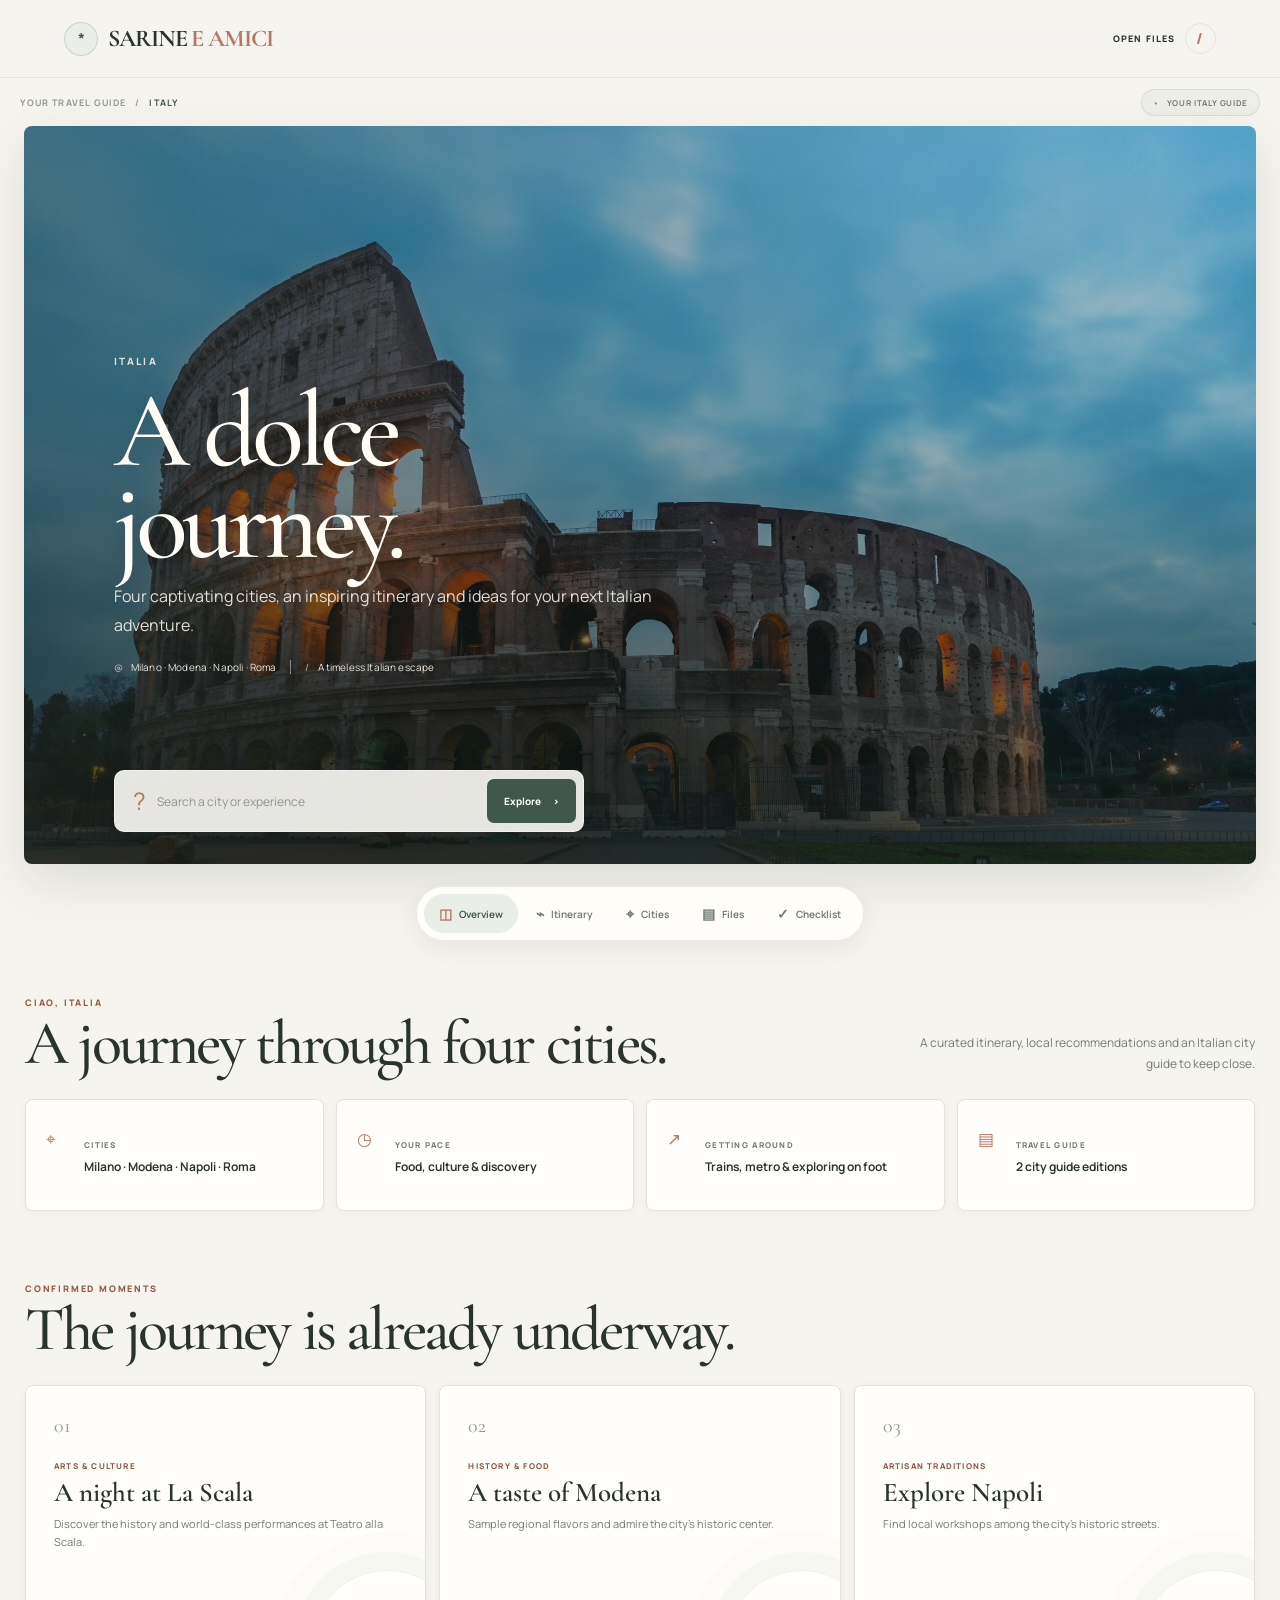
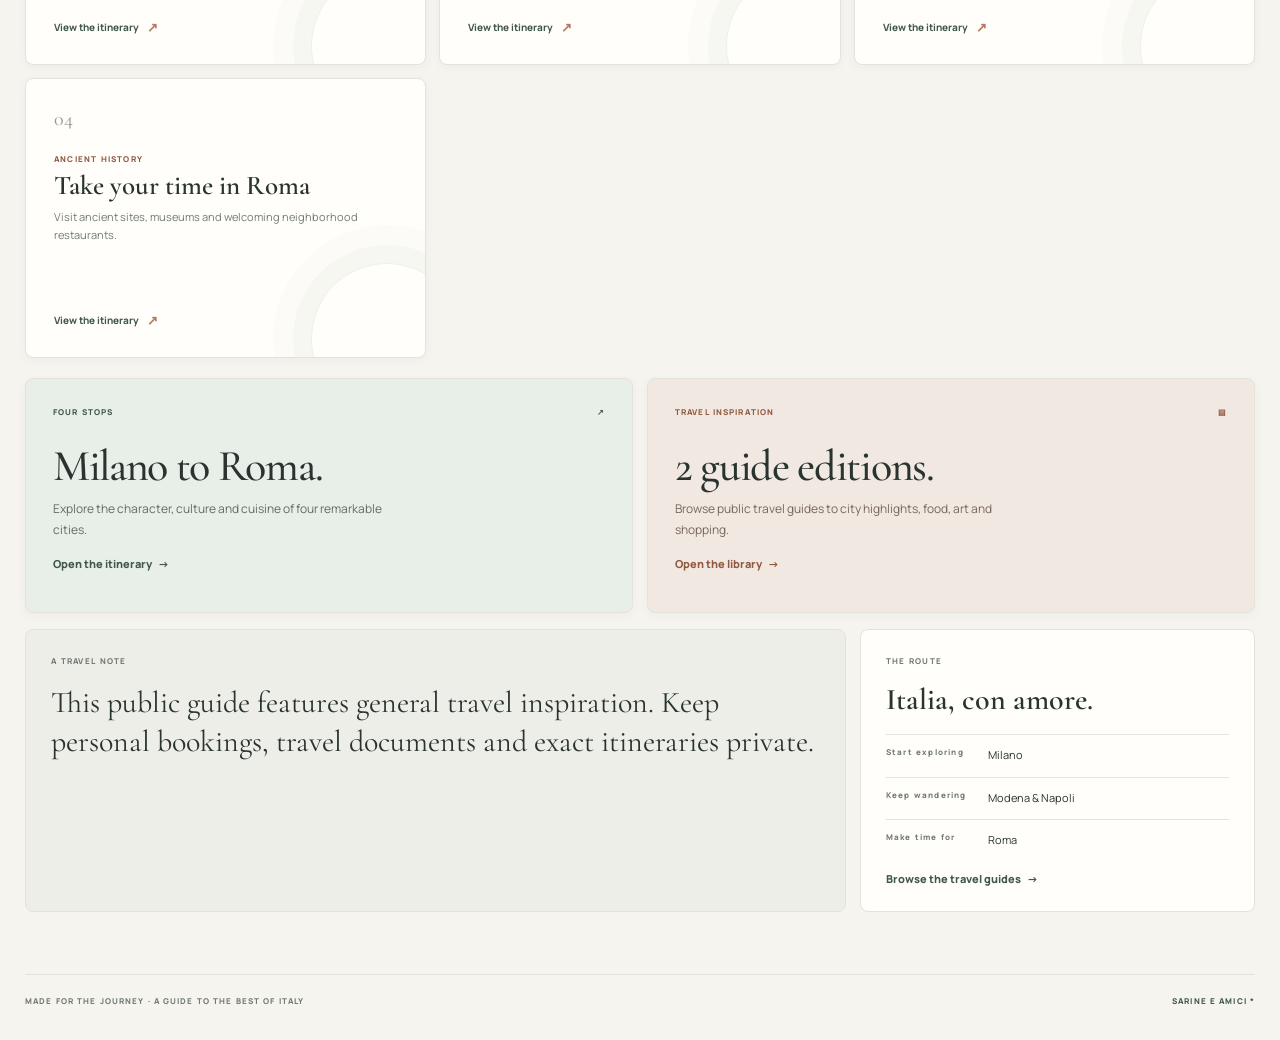
==== commit 68b59c50: "Rename site to Sarine e amici Use the Italian brand consistently across the public site and project " ====
--- a/index.html
+++ b/index.html
@@ -5,7 +5,7 @@
     <meta name="viewport" content="width=device-width, initial-scale=1">
     <meta name="theme-color" content="#f6f4ef">
     <meta name="description" content="Your personal Italy travel guide to Milano, Modena, Napoli and Roma.">
-    <title>Sassy Travels - Italy</title>
+    <title>Sarine e amici - Italy</title>
     <link rel="preconnect" href="https://fonts.googleapis.com">
     <link rel="preconnect" href="https://fonts.gstatic.com" crossorigin>
     <link href="https://fonts.googleapis.com/css2?family=Cormorant+Garamond:wght@500;600;700&family=Manrope:wght@400;500;600;700;800&display=swap" rel="stylesheet">
@@ -17,9 +17,9 @@
   <body>
     <div class="app-shell">
       <header class="site-header">
-        <a class="brand" href="#" aria-label="Sassy Travels home">
+        <a class="brand" href="#" aria-label="Sarine e amici home">
           <span class="brand-mark" aria-hidden="true">*</span>
-          <span>SASSY <span class="brand-amp">TRAVELS</span></span>
+          <span>SARINE <span class="brand-amp">E AMICI</span></span>
         </a>
         <a class="header-cta" href="#page-content" data-section="files">
           <span>OPEN FILES</span><span aria-hidden="true">/</span>
@@ -59,7 +59,7 @@
         <section id="page-content" class="page-content" aria-live="polite"></section>
         <footer class="page-footer">
           <span>MADE FOR THE JOURNEY · A GUIDE TO THE BEST OF ITALY</span>
-          <span>SASSY TRAVELS <span aria-hidden="true">*</span></span>
+          <span>SARINE E AMICI <span aria-hidden="true">*</span></span>
         </footer>
       </main>
     </div>
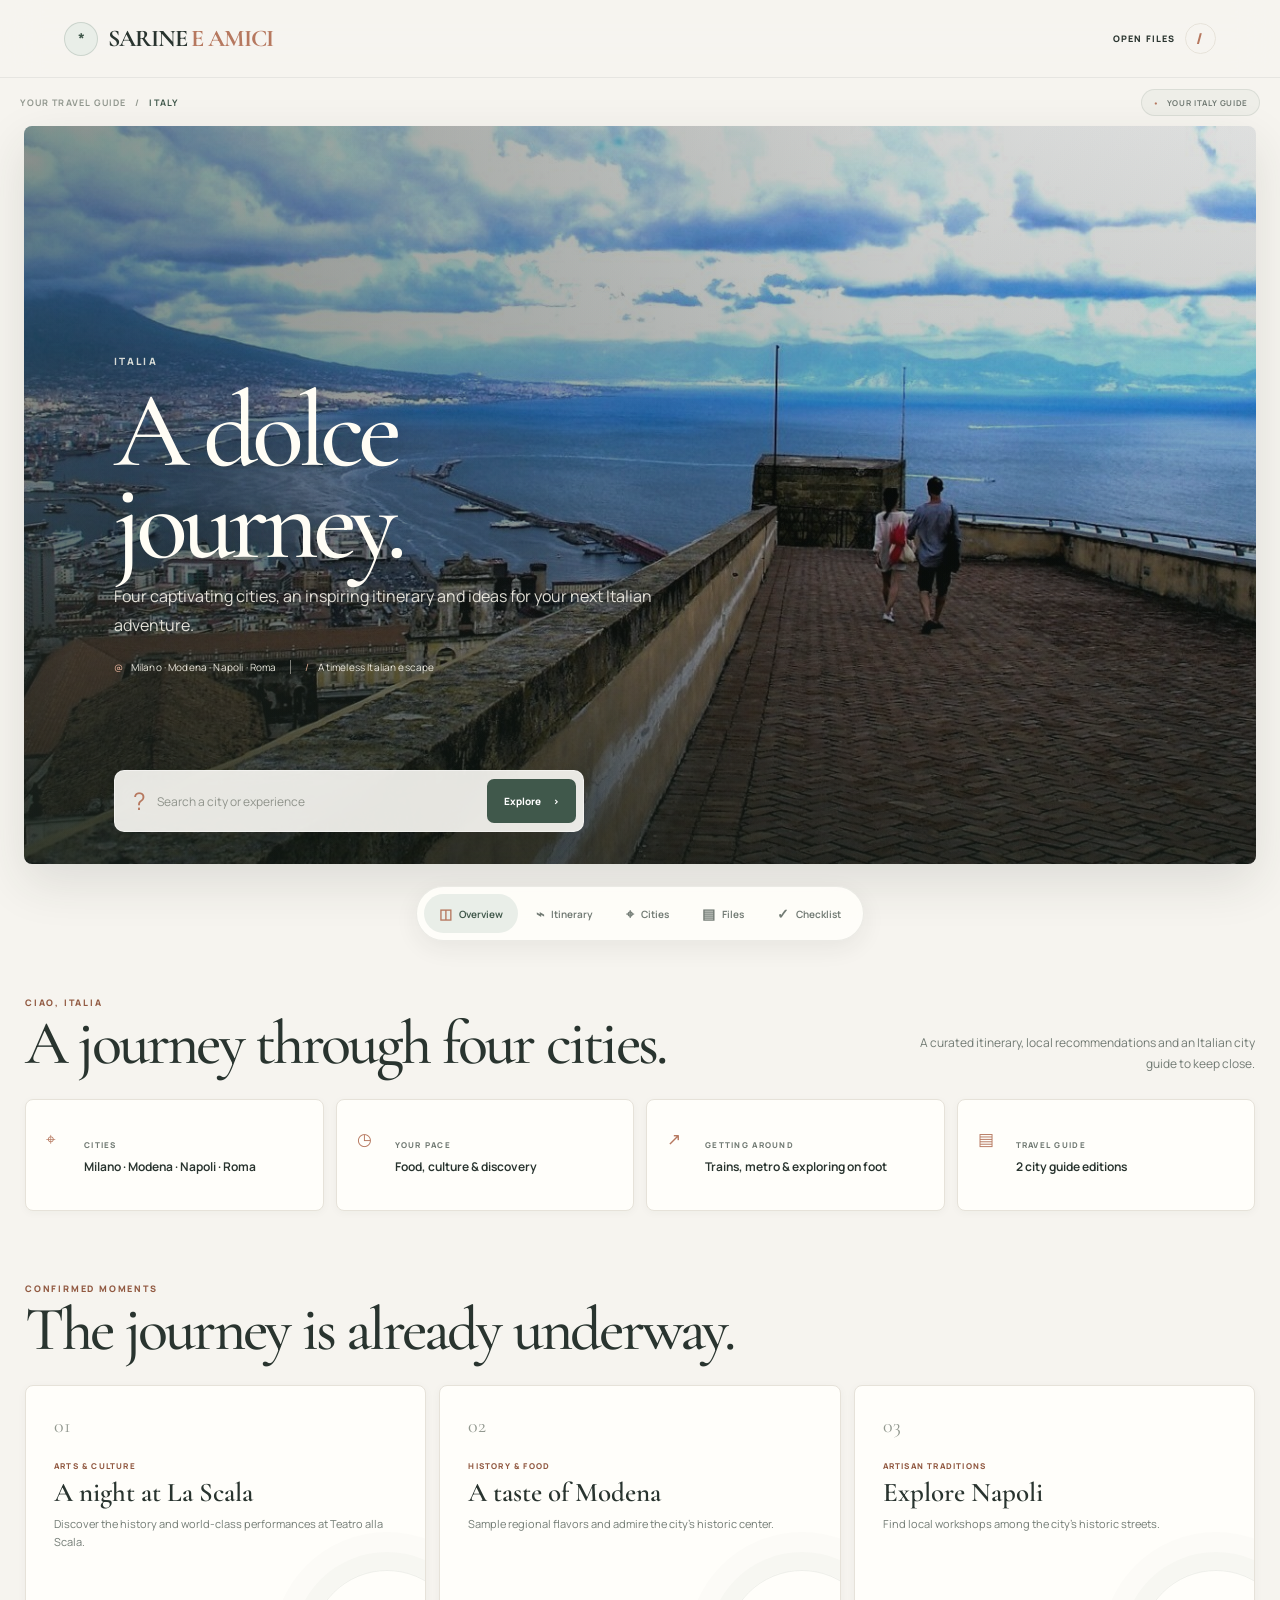
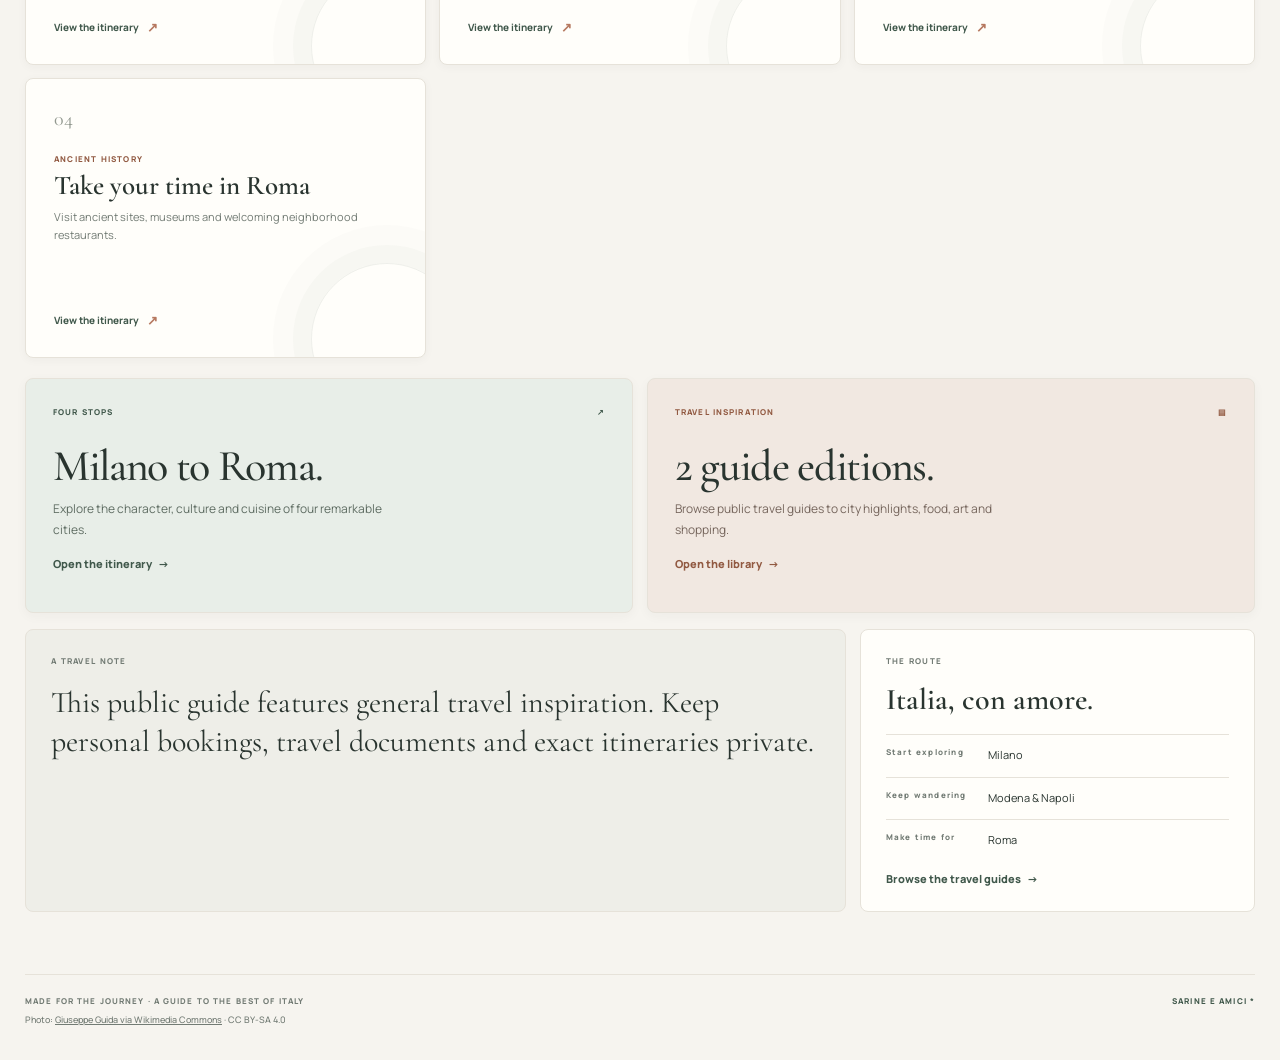
==== commit 31a8be3e: "Use Naples photo in the travel guide Replace the hero image with a licensed view from Castel Sant'El" ====
--- a/index.html
+++ b/index.html
@@ -58,7 +58,9 @@
         <nav id="section-nav" class="section-nav" aria-label="Trip sections"></nav>
         <section id="page-content" class="page-content" aria-live="polite"></section>
         <footer class="page-footer">
-          <span>MADE FOR THE JOURNEY · A GUIDE TO THE BEST OF ITALY</span>
+          <span>MADE FOR THE JOURNEY · A GUIDE TO THE BEST OF ITALY
+            <small class="image-credit">Photo: <a href="https://commons.wikimedia.org/wiki/File:Castel_Sant%27Elmo._0032.jpg" target="_blank" rel="noopener noreferrer">Giuseppe Guida via Wikimedia Commons</a> · CC BY-SA 4.0</small>
+          </span>
           <span>SARINE E AMICI <span aria-hidden="true">*</span></span>
         </footer>
       </main>
--- a/assets/sassy.css
+++ b/assets/sassy.css
@@ -1,7 +1,7 @@
 .app-shell { display: block; max-width: none; }
 
 .trip-hero {
-  --hero-image: url("./italy-hero.jpg");
+  --hero-image: url("./napoli-hero.jpg");
   background-image:
     linear-gradient(90deg, rgba(17, 26, 21, .5) 0%, rgba(17, 26, 21, .16) 72%, rgba(17, 26, 21, .08) 100%),
     linear-gradient(0deg, rgba(17, 26, 21, .68) 0%, rgba(17, 26, 21, .12) 59%, rgba(17, 26, 21, .04) 100%),
@@ -48,6 +48,8 @@
 .document-open:hover { border-color: rgba(112, 132, 119, .32); background: #e9eee8; }
 .document-open span { color: var(--terracotta); }
 .document-card:focus-within, .city-card:focus-within { outline: 2px solid var(--terracotta); outline-offset: 3px; }
+.page-footer .image-credit { display: block; margin-top: 7px; font-size: 9px; font-weight: 500; letter-spacing: 0; line-height: 1.5; text-transform: none; }
+.page-footer .image-credit a { color: inherit; text-decoration: underline; }
 .search-result { text-decoration: none; }
 .search-result button { font: inherit; }
 
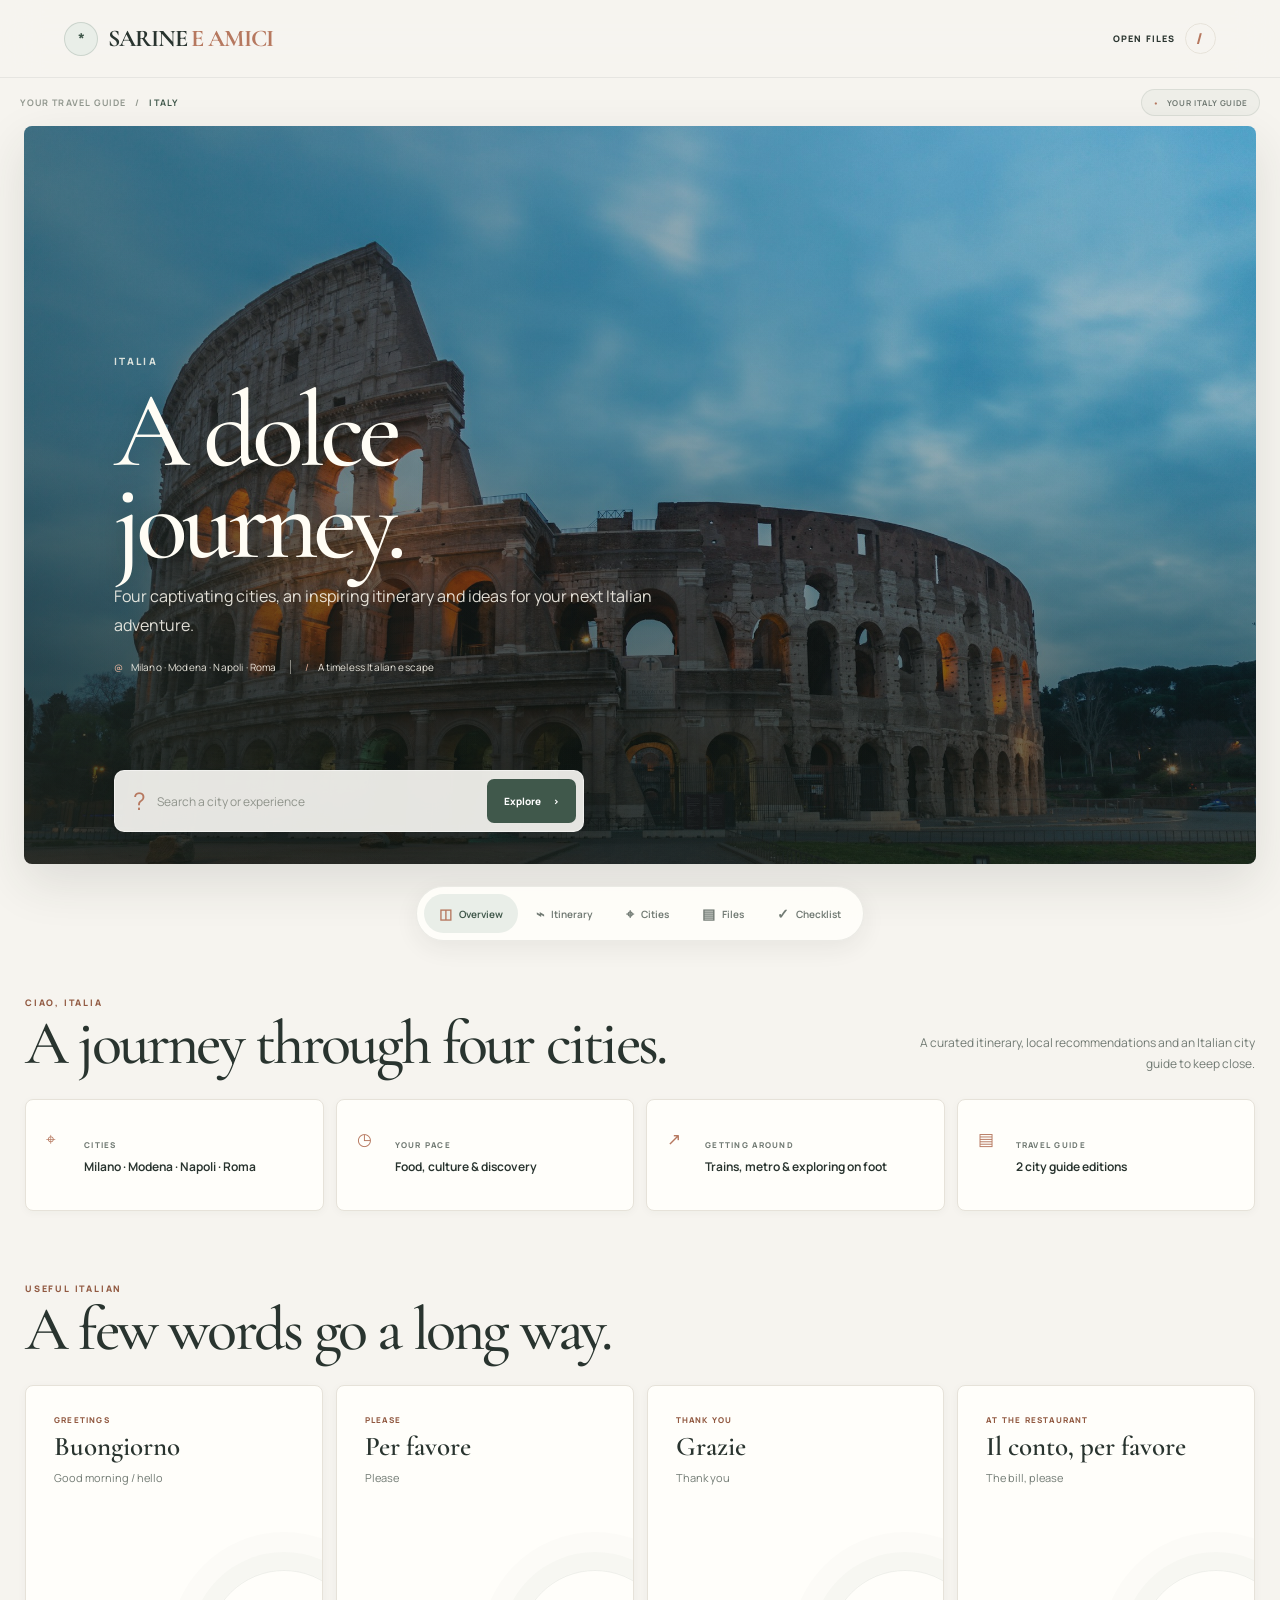
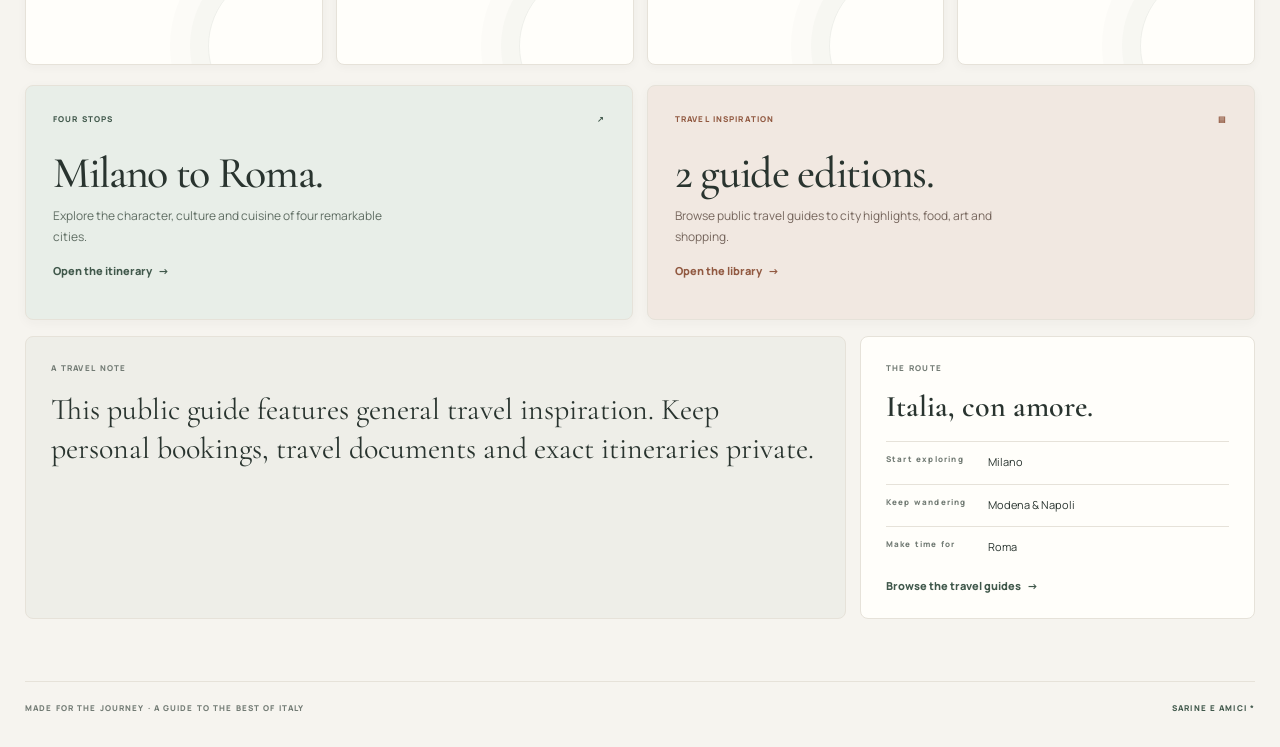
==== commit 9131815a: "Replace travel highlights with Italian phrases Show useful greetings and polite expressions instead " ====
--- a/index.html
+++ b/index.html
@@ -58,9 +58,7 @@
         <nav id="section-nav" class="section-nav" aria-label="Trip sections"></nav>
         <section id="page-content" class="page-content" aria-live="polite"></section>
         <footer class="page-footer">
-          <span>MADE FOR THE JOURNEY · A GUIDE TO THE BEST OF ITALY
-            <small class="image-credit">Photo: <a href="https://commons.wikimedia.org/wiki/File:Castel_Sant%27Elmo._0032.jpg" target="_blank" rel="noopener noreferrer">Giuseppe Guida via Wikimedia Commons</a> · CC BY-SA 4.0</small>
-          </span>
+          <span>MADE FOR THE JOURNEY · A GUIDE TO THE BEST OF ITALY</span>
           <span>SARINE E AMICI <span aria-hidden="true">*</span></span>
         </footer>
       </main>
--- a/assets/styles.css
+++ b/assets/styles.css
@@ -978,7 +978,7 @@
 @media (min-width: 900px) {
   .trip-hero { margin-right: 24px; margin-left: 24px; }
   .overview-card { padding-left: 58px; }
-  .highlights-grid { grid-template-columns: repeat(3, minmax(0, 1fr)); }
+  .highlights-grid { grid-template-columns: repeat(4, minmax(0, 1fr)); }
   .highlight-card { min-height: 280px; padding: 28px; }
   .bucket-grid { grid-template-columns: repeat(3, minmax(0, 1fr)); }
   .day-content { padding: 20px 24px 14px; }
--- a/assets/sassy.css
+++ b/assets/sassy.css
@@ -1,7 +1,7 @@
 .app-shell { display: block; max-width: none; }
 
 .trip-hero {
-  --hero-image: url("./napoli-hero.jpg");
+  --hero-image: url("./italy-hero.jpg");
   background-image:
     linear-gradient(90deg, rgba(17, 26, 21, .5) 0%, rgba(17, 26, 21, .16) 72%, rgba(17, 26, 21, .08) 100%),
     linear-gradient(0deg, rgba(17, 26, 21, .68) 0%, rgba(17, 26, 21, .12) 59%, rgba(17, 26, 21, .04) 100%),
@@ -48,8 +48,6 @@
 .document-open:hover { border-color: rgba(112, 132, 119, .32); background: #e9eee8; }
 .document-open span { color: var(--terracotta); }
 .document-card:focus-within, .city-card:focus-within { outline: 2px solid var(--terracotta); outline-offset: 3px; }
-.page-footer .image-credit { display: block; margin-top: 7px; font-size: 9px; font-weight: 500; letter-spacing: 0; line-height: 1.5; text-transform: none; }
-.page-footer .image-credit a { color: inherit; text-decoration: underline; }
 .search-result { text-decoration: none; }
 .search-result button { font: inherit; }
 
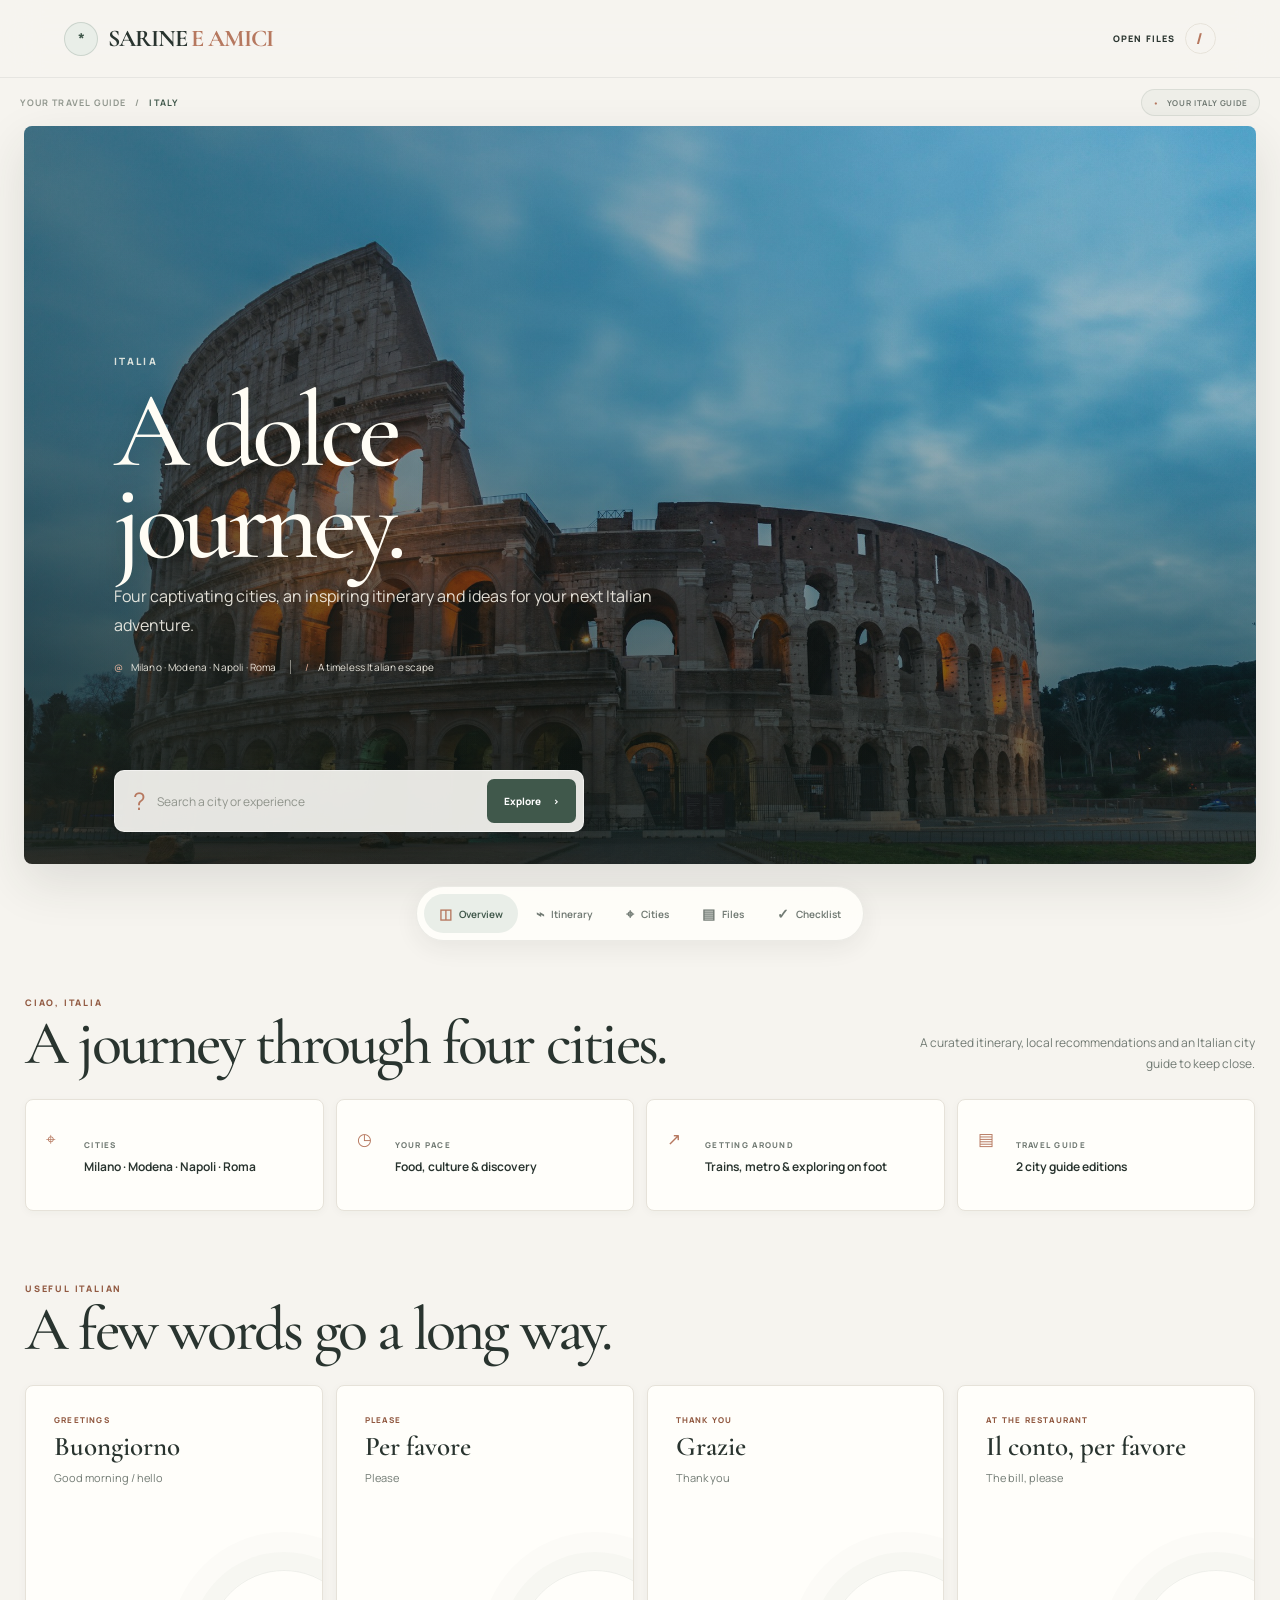
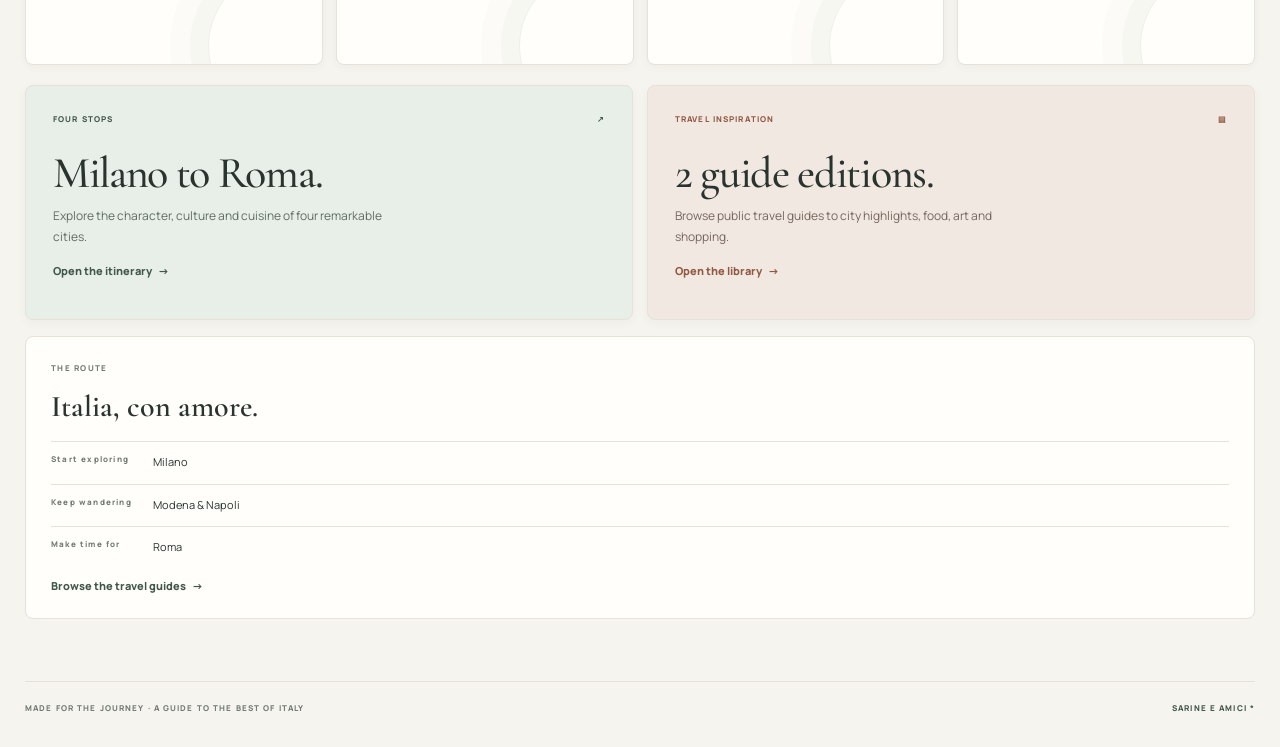
==== commit 4763bd6d: "Refresh overview script for cached browsers Version the app script URL so the removed travel note is" ====
--- a/index.html
+++ b/index.html
@@ -12,7 +12,7 @@
     <link rel="stylesheet" href="assets/styles.css">
     <link rel="stylesheet" href="assets/sassy.css">
     <script src="data.js" defer></script>
-    <script src="app.js" defer></script>
+    <script src="app.js?v=b91b816" defer></script>
   </head>
   <body>
     <div class="app-shell">
--- a/assets/styles.css
+++ b/assets/styles.css
@@ -891,10 +891,8 @@
 .feature-budget .text-link { color: var(--terracotta-deep); }
 .text-link:hover { color: var(--terracotta-deep); }
 
-.editorial-grid { display: grid; gap: 14px; margin-top: 16px; }
-.travel-note, .trip-facts { min-width: 0; padding: 25px; border: 1px solid var(--line); border-radius: 8px; background: var(--surface); }
-.travel-note { background: #eeeee8; }
-.travel-note blockquote { margin: 17px 0 0; color: var(--ink); font-family: var(--serif); font-size: clamp(21px, 3vw, 30px); line-height: 1.3; }
+.trip-facts { min-width: 0; padding: 25px; border: 1px solid var(--line); border-radius: 8px; background: var(--surface); }
+.trip-facts--standalone { margin-top: 16px; }
 .trip-route-map { width: min(100%, 960px); margin: 28px auto 0; overflow: hidden; border: 1px solid var(--line); border-radius: 8px; background: var(--surface); box-shadow: 0 3px 12px rgba(40, 46, 39, .06); }
 .trip-route-map img { display: block; width: 100%; height: auto; }
 .trip-facts > strong { display: block; margin-top: 15px; font-family: var(--serif); font-size: 30px; font-weight: 600; }
@@ -1070,8 +1068,7 @@
   .highlights-section .section-heading { margin-top: 52px; }
   .highlight-card { min-height: 220px; padding: 22px; }
   .feature-card { min-height: 215px; padding: 21px; }
-  .editorial-grid { grid-template-columns: 1fr; }
-  .travel-note, .trip-facts { padding: 21px; }
+  .trip-facts { padding: 21px; }
   .page-footer { margin-top: 46px; }
 }
 
